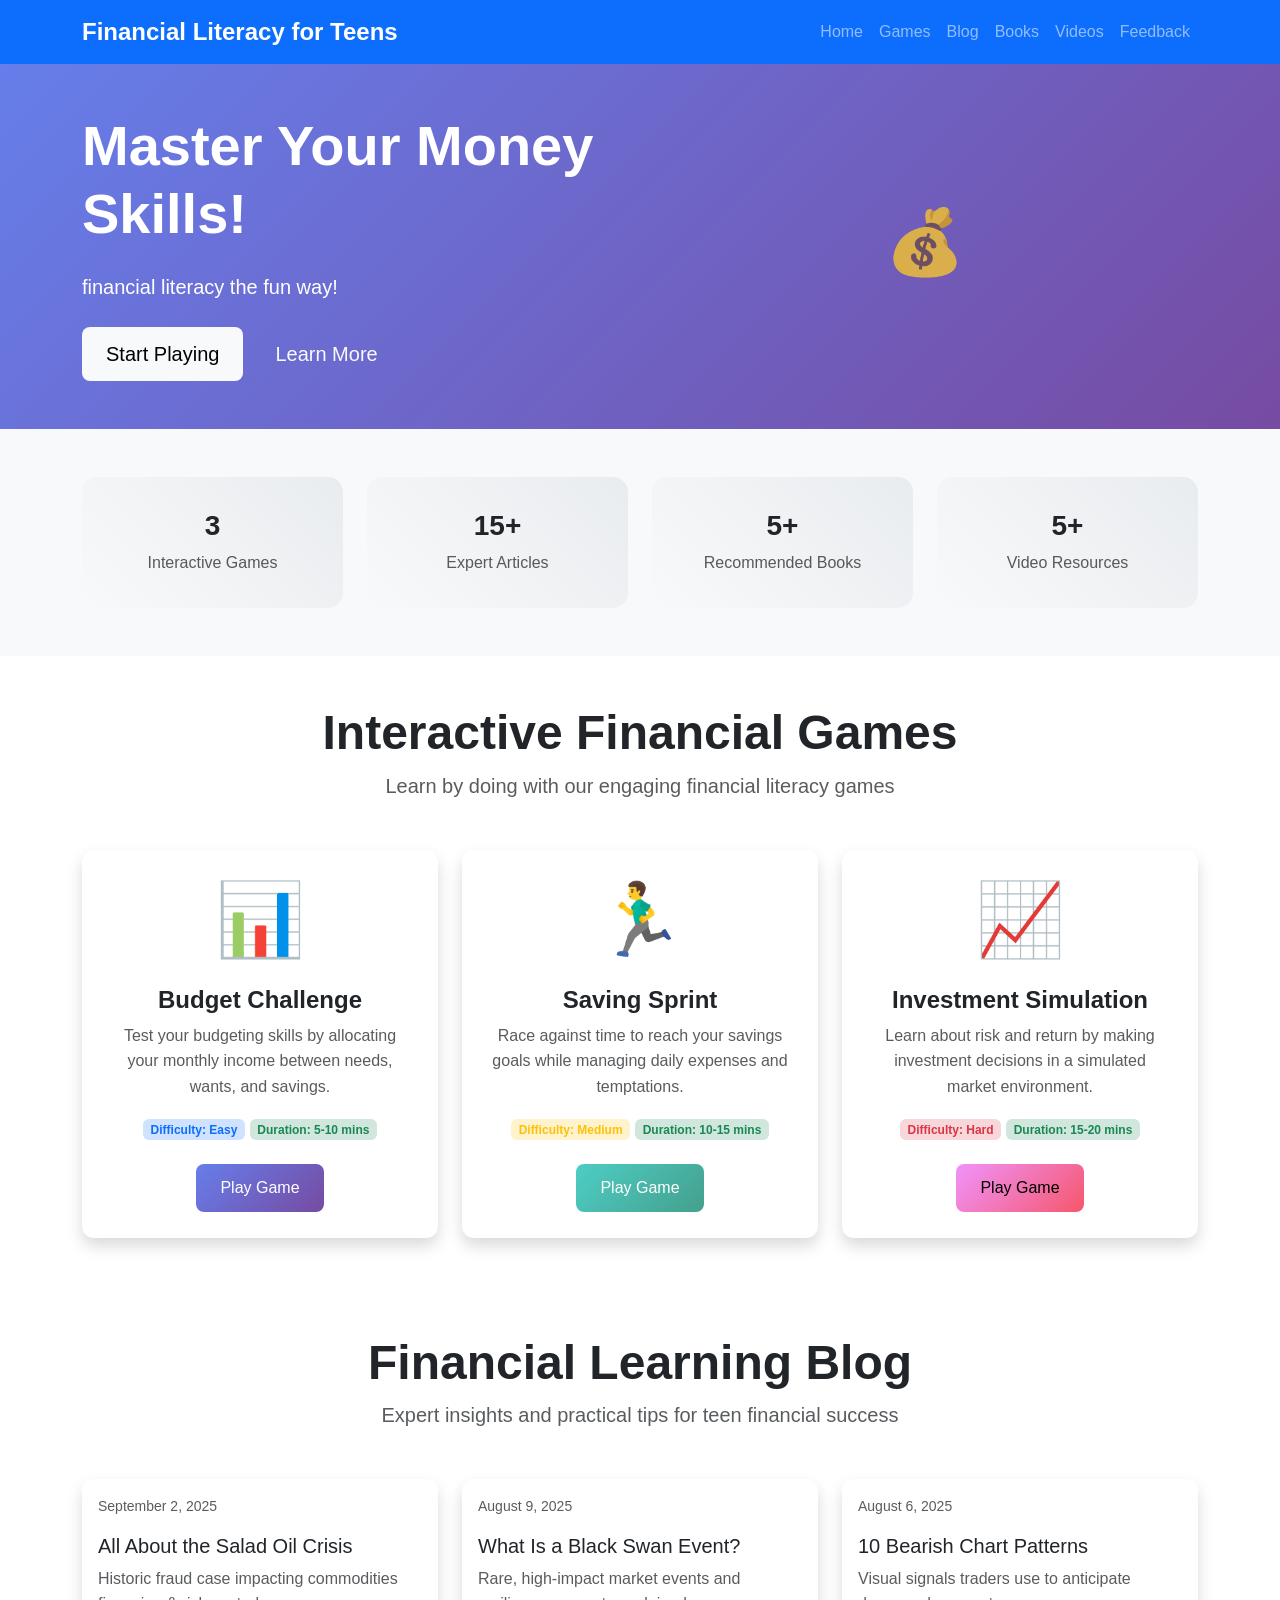
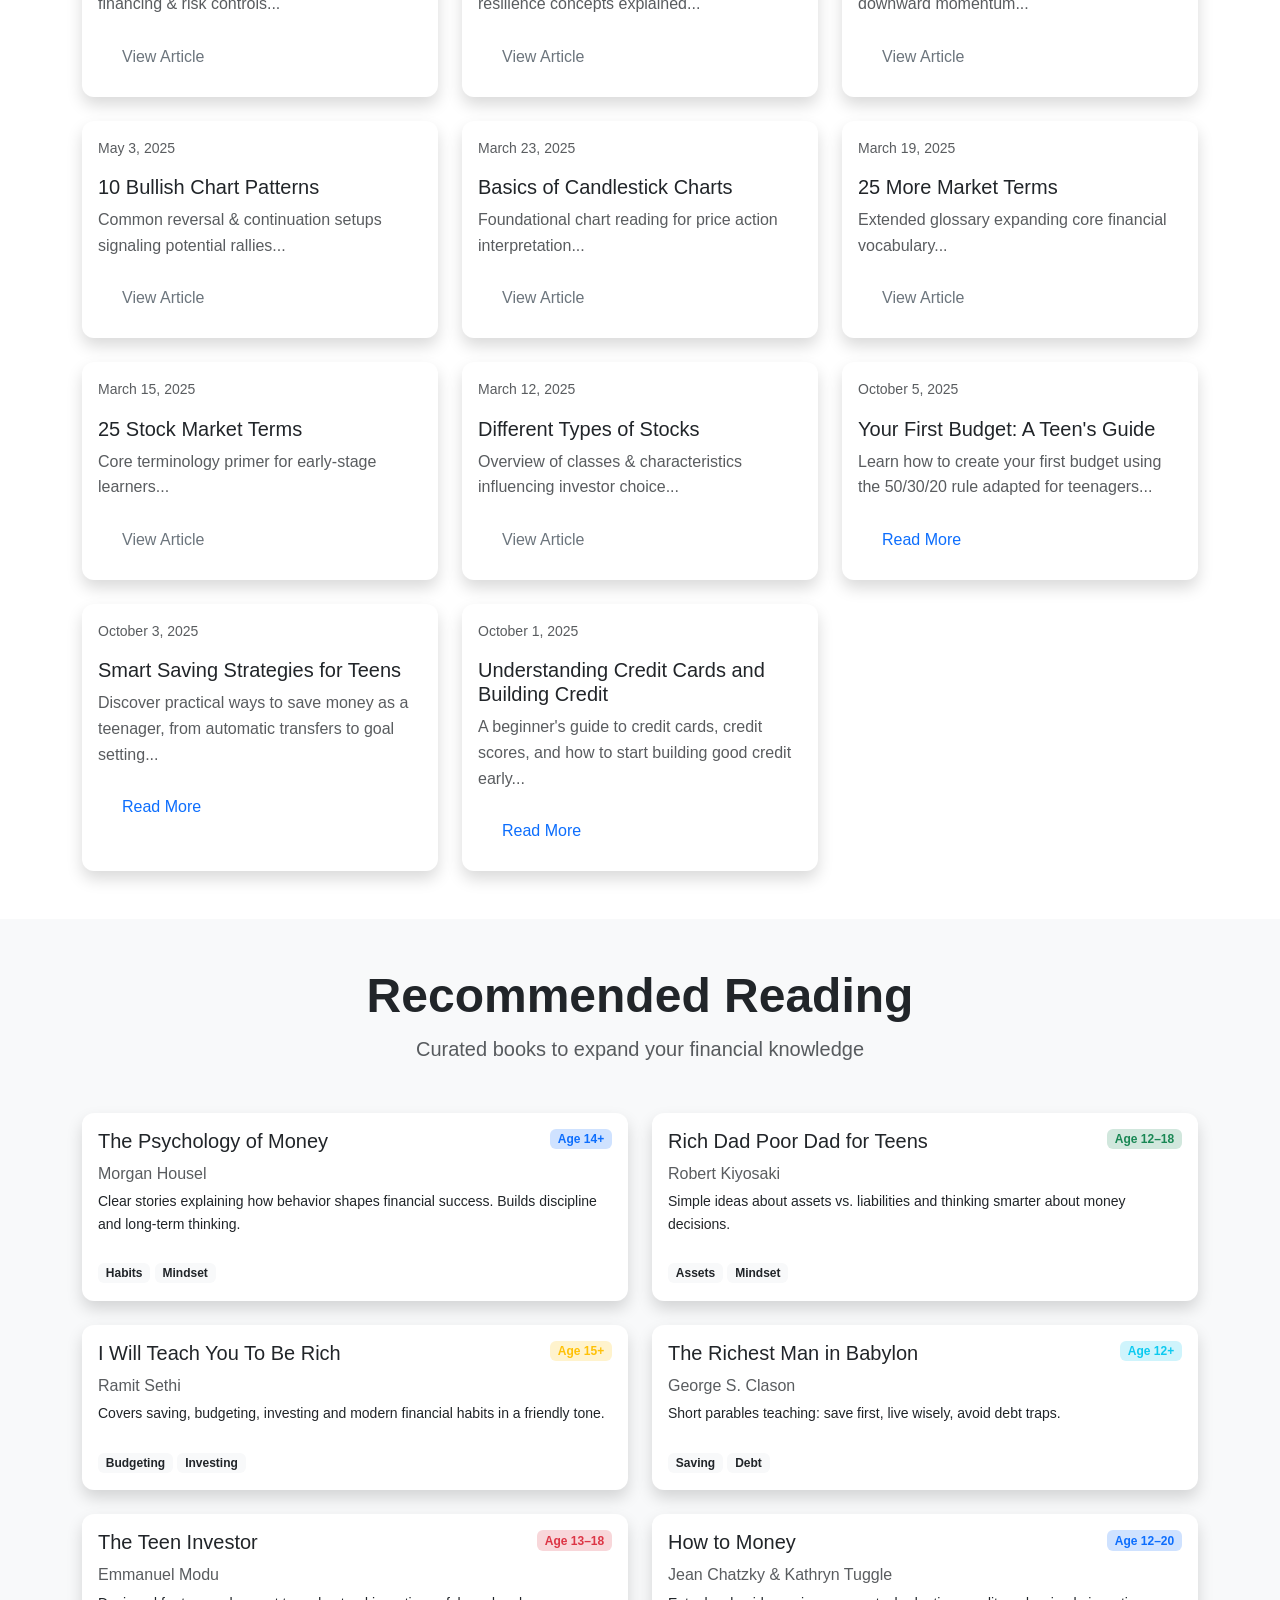
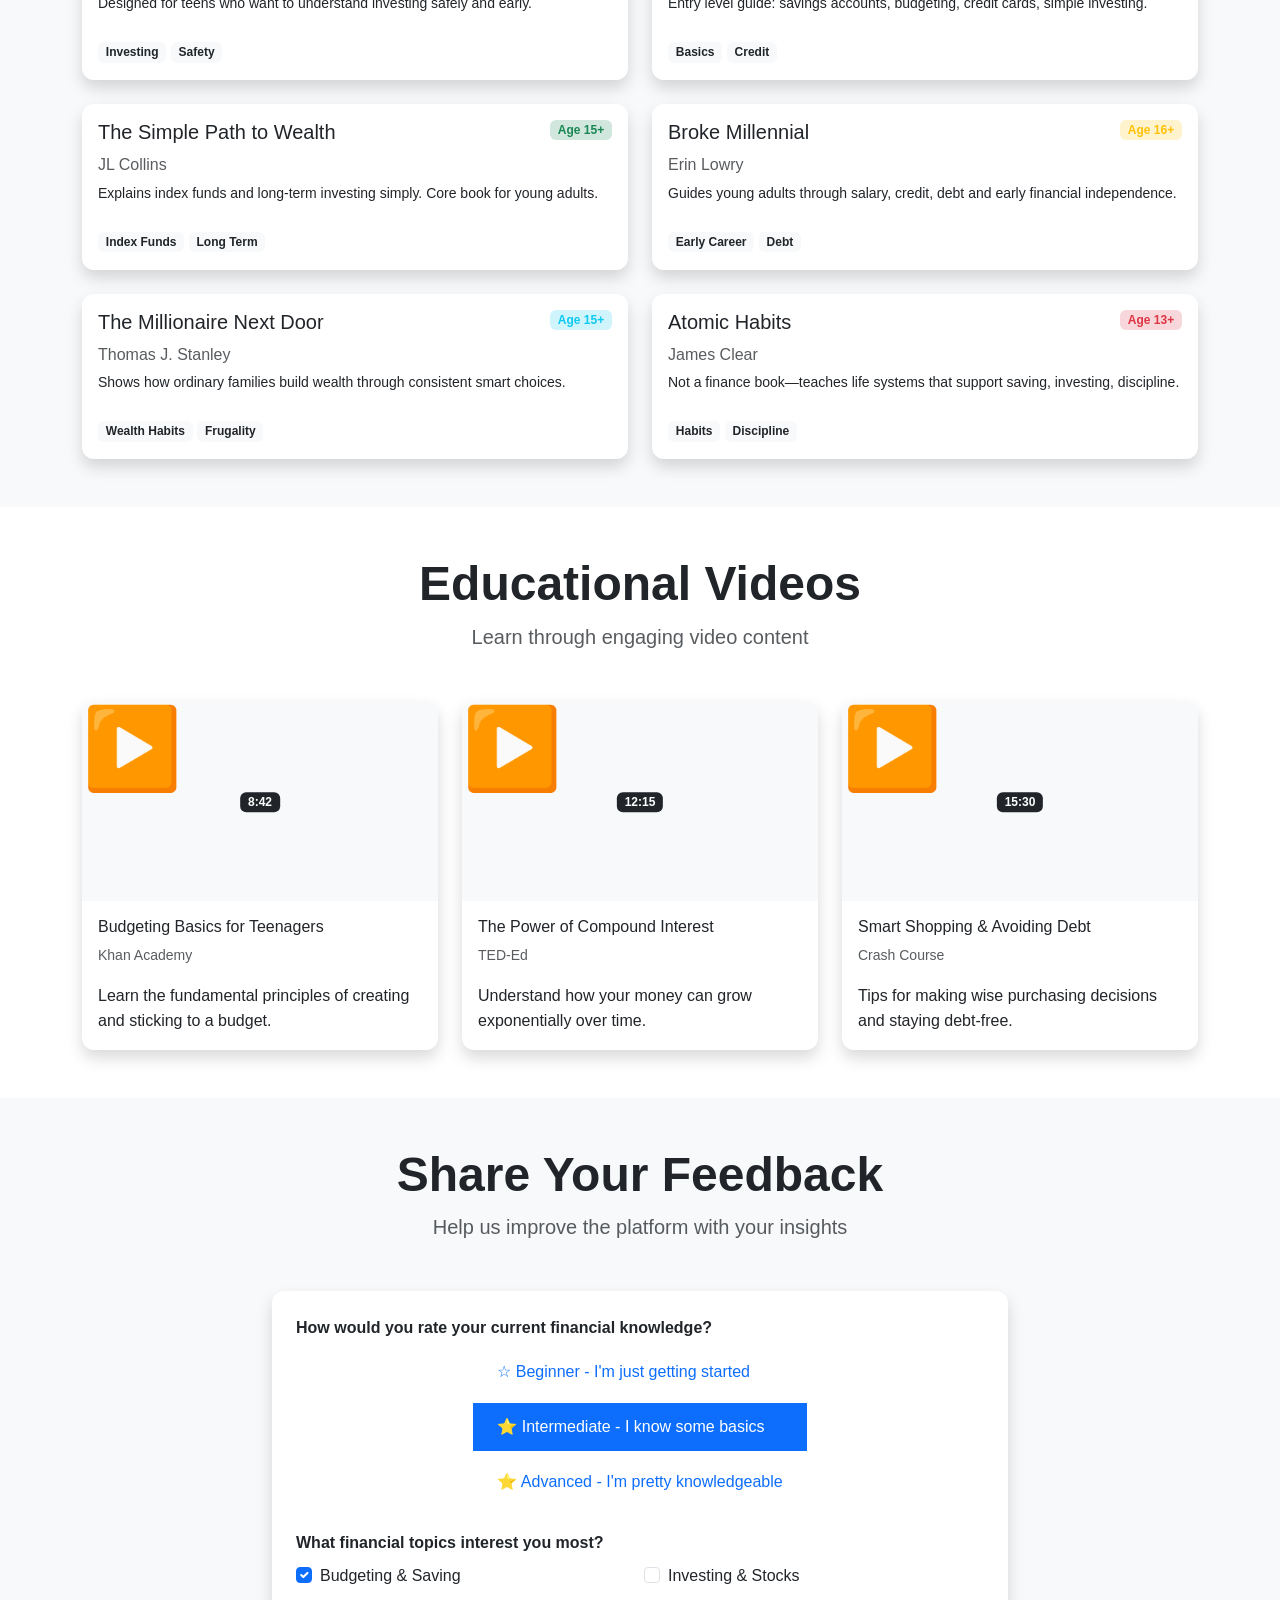
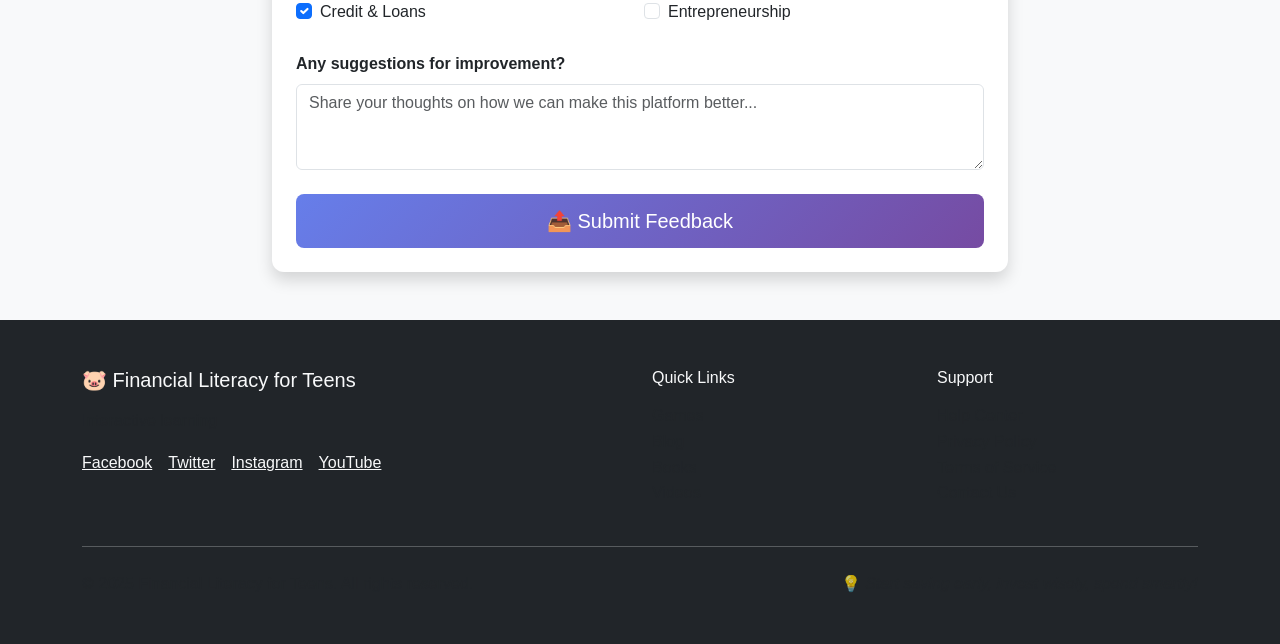
==== prototype.html @ 030a6f65 "second version with all fixes" ====
<!DOCTYPE html>
<html lang="en">
<head>
    <meta charset="UTF-8">
    <meta name="viewport" content="width=device-width, initial-scale=1.0, user-scalable=yes, minimum-scale=1.0, maximum-scale=5.0">
    <meta name="mobile-web-app-capable" content="yes">
    <meta name="apple-mobile-web-app-capable" content="yes">
    <meta name="apple-mobile-web-app-status-bar-style" content="default">
    <meta name="theme-color" content="#0d6efd">
    <title>Financial Literacy for Teens - Prototype</title>
    
    <!-- Bootstrap 5 CSS -->
    <link href="https://cdn.jsdelivr.net/npm/bootstrap@5.3.0/dist/css/bootstrap.min.css" rel="stylesheet">
    
    <style>
/* FinLit - Custom Styles */

/* Root variables for consistent theming */
:root {
    --primary-color: #0d6efd;
    --success-color: #198754;
    --warning-color: #ffc107;
    --danger-color: #dc3545;
    --light-color: #f8f9fa;
    --dark-color: #212529;
    
    --gradient-primary: linear-gradient(135deg, #667eea 0%, #764ba2 100%);
    --gradient-success: linear-gradient(135deg, #4ecdc4 0%, #44a08d 100%);
    --gradient-warning: linear-gradient(135deg, #f093fb 0%, #f5576c 100%);
}

/* Body and Base Styles */
body {
    font-family: 'Segoe UI', Tahoma, Geneva, Verdana, sans-serif;
    line-height: 1.6;
    color: var(--dark-color);
    background-color: #fff;
}

.flex-grow-1 {
    flex: 1 0 auto;
}

/* Navigation Enhancements */
.navbar-brand {
    font-size: 1.5rem;
    font-weight: 700;
}

.navbar-nav .nav-link {
    font-weight: 500;
    transition: color 0.3s ease;
}

.navbar-nav .nav-link:hover {
    color: #fff !important;
    transform: translateY(-1px);
}

/* Hero Section Styles */
.bg-gradient-primary {
    background: var(--gradient-primary);
}

/* Removed hero icon animation */

/* Card Enhancements */
.card {
    border: none;
    transition: all 0.3s ease;
    border-radius: 12px;
    overflow: hidden;
}

.card:hover {
    transform: translateY(-5px);
    box-shadow: 0 10px 25px rgba(0,0,0,0.1) !important;
}

.card-header {
    font-weight: 600;
    border-bottom: none;
    padding: 1.5rem;
}

/* Game Card Specific Styles */
.game-card {
    transition: all 0.3s ease;
    border: 2px solid transparent;
}

.game-card:hover {
    border-color: var(--primary-color);
    transform: translateY(-8px);
    box-shadow: 0 15px 30px rgba(0,0,0,0.15) !important;
}

.game-icon i {
    transition: transform 0.3s ease;
}

.game-card:hover .game-icon i {
    transform: scale(1.1);
}

/* Button Enhancements */
.btn {
    border-radius: 8px;
    font-weight: 500;
    transition: all 0.3s ease;
    border: none;
    padding: 0.75rem 1.5rem;
}

.btn:hover {
    transform: translateY(-2px);
    box-shadow: 0 5px 15px rgba(0,0,0,0.2);
}

.btn-primary {
    background: var(--gradient-primary);
}

.btn-success {
    background: var(--gradient-success);
}

.btn-warning {
    background: var(--gradient-warning);
}

/* Stats and Progress */
.stat-card {
    background: linear-gradient(45deg, #f8f9fa, #e9ecef);
    border-radius: 15px;
    padding: 2rem;
    text-align: center;
    transition: transform 0.3s ease;
}

.stat-card:hover {
    transform: scale(1.05);
}

.progress {
    height: 8px;
    border-radius: 4px;
    background: #e9ecef;
}

.progress-bar {
    border-radius: 4px;
    transition: width 0.6s ease;
}

/* Enhanced Mobile Optimization */
@media (max-width: 768px) {
    /* Typography improvements for mobile */
    .hero-icon i {
        font-size: 4rem;
    }
    
    .display-4 { font-size: 2.5rem; }
    .display-5 { font-size: 2rem; }
    .display-6 { font-size: 1.75rem; }
    
    h1 { font-size: 2rem; }
    h2 { font-size: 1.75rem; }
    h3 { font-size: 1.5rem; }
    
    /* Navigation improvements */
    .navbar-brand {
        font-size: 1.25rem;
    }
    
    .navbar-nav {
        text-align: center;
        padding: 1rem 0;
    }
    
    .navbar-nav .nav-link {
        padding: 0.75rem 1rem;
        font-size: 1.1rem;
    }
    
    /* Card and layout improvements */
    .card {
        margin-bottom: 1.5rem;
    }
    
    .card-body {
        padding: 1.25rem;
    }
    
    /* Button improvements */
    .btn {
        min-height: 44px; /* Touch-friendly size */
        font-size: 1rem;
        padding: 0.75rem 1.25rem;
    }
    
    .btn-group .btn {
        margin-bottom: 0.5rem;
        display: block;
        width: 100%;
    }
    
    /* Game-specific mobile improvements */
    .game-card {
        margin-bottom: 1.5rem;
    }
    
    .stat-card {
        padding: 1.25rem;
        margin-bottom: 1rem;
        text-align: center;
    }
    
    /* Form improvements for mobile */
    .form-control, .form-select {
        font-size: 16px; /* Prevents zoom on iOS */
        min-height: 44px;
        padding: 0.75rem;
    }
}

@media (max-width: 576px) {
    /* Extra small devices optimization */
    .container {
        padding-left: 0.75rem;
        padding-right: 0.75rem;
    }
    
    .hero-section {
        padding: 2rem 0;
    }
    
    .hero-icon i {
        font-size: 3rem;
    }
    
    .display-4 { font-size: 1.75rem; }
    .display-5 { font-size: 1.5rem; }
    .display-6 { font-size: 1.25rem; }
    
    /* Navigation for small screens */
    .navbar-brand {
        font-size: 1.1rem;
    }
    
    /* Card improvements */
    .card-body {
        padding: 1rem;
    }
    
    .card-header {
        padding: 0.75rem 1rem;
    }
    
    /* Button improvements */
    .btn-lg {
        padding: 0.75rem 1.5rem;
        font-size: 1rem;
    }
}

/* Touch-specific enhancements */
@media (pointer: coarse) {
    /* Larger touch targets */
    .btn, .form-control, .list-group-item-action {
        min-height: 48px;
    }
    
    /* Better spacing for touch navigation */
    .navbar-nav .nav-link {
        padding: 1rem;
    }
}

/* Prevent zoom on form inputs (iOS Safari) */
@media screen and (-webkit-min-device-pixel-ratio: 0) {
    select, textarea, input[type="text"], input[type="password"], 
    input[type="datetime"], input[type="datetime-local"], 
    input[type="date"], input[type="month"], input[type="time"], 
    input[type="week"], input[type="number"], input[type="email"], 
    input[type="url"], input[type="search"], input[type="tel"], 
    input[type="color"] {
        font-size: 16px !important;
    }
}
    </style>
</head>
<body>
    <!-- Navigation -->
    <nav class="navbar navbar-expand-lg navbar-dark bg-primary">
        <div class="container">
            <a class="navbar-brand fw-bold" href="#home">
                <span class="d-none d-sm-inline">Financial Literacy for Teens</span>
                <span class="d-inline d-sm-none">FinLit</span>
            </a>
            
            <button class="navbar-toggler" type="button" data-bs-toggle="collapse" data-bs-target="#navbarNav">
                <span class="navbar-toggler-icon"></span>
            </button>
            
            <div class="collapse navbar-collapse" id="navbarNav">
                <ul class="navbar-nav ms-auto">
                    <li class="nav-item">
                        <a class="nav-link" href="#home">
                            Home
                        </a>
                    </li>
                    <li class="nav-item">
                        <a class="nav-link" href="#games">
                            Games
                        </a>
                    </li>
                    <li class="nav-item">
                        <a class="nav-link" href="#blog">
                            Blog
                        </a>
                    </li>
                    <li class="nav-item">
                        <a class="nav-link" href="#books">
                            Books
                        </a>
                    </li>
                    <li class="nav-item">
                        <a class="nav-link" href="#videos">
                            Videos
                        </a>
                    </li>
                    <li class="nav-item">
                        <a class="nav-link" href="#survey">
                            Feedback
                        </a>
                    </li>
                </ul>
            </div>
        </div>
    </nav>

    <!-- Main Content -->
    <main class="flex-grow-1">
        <!-- Hero Section -->
        <section id="home" class="hero-section bg-gradient-primary text-white py-5">
            <div class="container">
                <div class="row align-items-center">
                    <div class="col-lg-6">
                        <h1 class="display-4 fw-bold mb-4">Master Your Money Skills!</h1>
                        <p class="lead mb-4">
                            financial literacy the fun way!
                        </p>
                        <div class="d-grid gap-2 d-md-flex justify-content-md-start">
                            <a href="#games" class="btn btn-light btn-lg px-4">
                                Start Playing
                            </a>
                            <a href="#blog" class="btn btn-outline-light btn-lg px-4">
                                Learn More
                            </a>
                        </div>
                    </div>
                    <div class="col-lg-6 text-center">
                        <div class="hero-content">
                            <h2 class="display-3 text-white opacity-75">💰</h2>
                        </div>
                    </div>
                </div>
            </div>
        </section>

        <!-- Stats Section -->
        <section class="py-5 bg-light">
            <div class="container">
                <div class="row g-4">
                    <div class="col-md-3 col-sm-6">
                        <div class="stat-card">
                            <h3 class="fw-bold">3</h3>
                            <p class="text-muted mb-0">Interactive Games</p>
                        </div>
                    </div>
                    <div class="col-md-3 col-sm-6">
                        <div class="stat-card">
                            <h3 class="fw-bold">15+</h3>
                            <p class="text-muted mb-0">Expert Articles</p>
                        </div>
                    </div>
                    <div class="col-md-3 col-sm-6">
                        <div class="stat-card">
                            <h3 class="fw-bold">5+</h3>
                            <p class="text-muted mb-0">Recommended Books</p>
                        </div>
                    </div>
                    <div class="col-md-3 col-sm-6">
                        <div class="stat-card">
                            <h3 class="fw-bold">5+</h3>
                            <p class="text-muted mb-0">Video Resources</p>
                        </div>
                    </div>
                </div>
            </div>
        </section>

        <!-- Games Section -->
        <section id="games" class="py-5">
            <div class="container">
                <div class="text-center mb-5">
                    <h2 class="display-5 fw-bold">Interactive Financial Games</h2>
                    <p class="lead text-muted">Learn by doing with our engaging financial literacy games</p>
                </div>
                
                <div class="row g-4">
                    <!-- Budget Challenge Game -->
                    <div class="col-lg-4 col-md-6">
                        <div class="card game-card h-100 shadow">
                            <div class="card-body text-center p-4">
                                <div class="game-icon mb-4">
                                    <div class="display-2">📊</div>
                                </div>
                                <h4 class="card-title fw-bold">Budget Challenge</h4>
                                <p class="card-text text-muted">
                                    Test your budgeting skills by allocating your monthly income between needs, wants, and savings.
                                </p>
                                <div class="mb-3">
                                    <div class="badge bg-primary-subtle text-primary mb-2">Difficulty: Easy</div>
                                    <div class="badge bg-success-subtle text-success">Duration: 5-10 mins</div>
                                </div>
                                <a href="#budget-game-page" class="btn btn-primary">
                                    Play Game
                                </a>
                            </div>
                        </div>
                    </div>

                    <!-- Saving Sprint Game -->
                    <div class="col-lg-4 col-md-6">
                        <div class="card game-card h-100 shadow">
                            <div class="card-body text-center p-4">
                                <div class="game-icon mb-4">
                                    <div class="display-2">🏃‍♂️</div>
                                </div>
                                <h4 class="card-title fw-bold">Saving Sprint</h4>
                                <p class="card-text text-muted">
                                    Race against time to reach your savings goals while managing daily expenses and temptations.
                                </p>
                                <div class="mb-3">
                                    <div class="badge bg-warning-subtle text-warning mb-2">Difficulty: Medium</div>
                                    <div class="badge bg-success-subtle text-success">Duration: 10-15 mins</div>
                                </div>
                                <a href="#saving-game-page" class="btn btn-success">
                                    Play Game
                                </a>
                            </div>
                        </div>
                    </div>

                    <!-- Investment Simulation Game -->
                    <div class="col-lg-4 col-md-6">
                        <div class="card game-card h-100 shadow">
                            <div class="card-body text-center p-4">
                                <div class="game-icon mb-4">
                                    <div class="display-2">📈</div>
                                </div>
                                <h4 class="card-title fw-bold">Investment Simulation</h4>
                                <p class="card-text text-muted">
                                    Learn about risk and return by making investment decisions in a simulated market environment.
                                </p>
                                <div class="mb-3">
                                    <div class="badge bg-danger-subtle text-danger mb-2">Difficulty: Hard</div>
                                    <div class="badge bg-success-subtle text-success">Duration: 15-20 mins</div>
                                </div>
                                <a href="#investment-game-page" class="btn btn-warning">
                                    Play Game
                                </a>
                            </div>
                        </div>
                    </div>
                </div>
            </div>
        </section>

        <!-- Budget Challenge Game Page -->
        <section id="budget-game-page" class="py-5 bg-light d-none">
            <div class="container">
                <div class="row justify-content-center">
                    <div class="col-lg-10">
                        <!-- Game Header -->
                        <div class="d-flex align-items-center mb-4">
                            <button onclick="showSection('games')" class="btn btn-outline-primary me-3">
                                ← Back to Games
                            </button>
                            <div>
                                <h1 class="display-6 mb-0">
                                    Budget Challenge
                                </h1>
                                <p class="text-muted mb-0">Master the art of balanced spending and saving</p>
                            </div>
                        </div>

                        <div class="row g-4">
                            <!-- Game Interface -->
                            <div class="col-lg-8">
                                <div class="card shadow">
                                    <div class="card-header bg-primary text-white">
                                        <h4 class="mb-0">Your Monthly Financial Challenge</h4>
                                    </div>
                                    <div class="card-body">
                                        <div class="alert alert-info">
                                            <h5>Your Situation</h5>
                                            <p class="mb-2">You're 16 years old with a part-time job. Monthly income: <strong class="text-primary">$900</strong></p>
                                        </div>

                                        <h5 class="mb-3">Allocate Your Money:</h5>
                                        
                                        <div class="row g-3 mb-4">
                                            <div class="col-md-6">
                                                <label class="form-label fw-semibold">Phone Bill</label>
                                                <input type="range" class="form-range" min="30" max="100" value="50" oninput="updateBudget()">
                                                <div class="d-flex justify-content-between">
                                                    <small class="text-muted">$30</small>
                                                    <span id="phone-amount" class="fw-bold text-primary">$50</span>
                                                    <small class="text-muted">$100</small>
                                                </div>
                                            </div>
                                            <div class="col-md-6">
                                                <label class="form-label fw-semibold">Entertainment</label>
                                                <input type="range" class="form-range" min="0" max="200" value="100" oninput="updateBudget()">
                                                <div class="d-flex justify-content-between">
                                                    <small class="text-muted">$0</small>
                                                    <span id="entertainment-amount" class="fw-bold text-primary">$100</span>
                                                    <small class="text-muted">$200</small>
                                                </div>
                                            </div>
                                            <div class="col-md-6">
                                                <label class="form-label fw-semibold">Savings Goal</label>
                                                <input type="range" class="form-range" min="0" max="400" value="200" oninput="updateBudget()">
                                                <div class="d-flex justify-content-between">
                                                    <small class="text-muted">$0</small>
                                                    <span id="savings-amount" class="fw-bold text-success">$200</span>
                                                    <small class="text-muted">$400</small>
                                                </div>
                                            </div>
                                            <div class="col-md-6">
                                                <label class="form-label fw-semibold">Emergency Fund</label>
                                                <input type="range" class="form-range" min="0" max="300" value="100" oninput="updateBudget()">
                                                <div class="d-flex justify-content-between">
                                                    <small class="text-muted">$0</small>
                                                    <span id="emergency-amount" class="fw-bold text-warning">$100</span>
                                                    <small class="text-muted">$300</small>
                                                </div>
                                            </div>
                                        </div>

                                        <div class="row">
                                            <div class="col-md-6">
                                                <div class="card bg-light">
                                                    <div class="card-body text-center">
                                                        <h5>Budget Summary</h5>
                                                        <div class="mb-2">
                                                            <span class="text-muted">Remaining:</span>
                                                            <span id="remaining-amount" class="fs-4 fw-bold text-primary">$450</span>
                                                        </div>
                                                        <div class="progress mb-2" style="height: 20px;">
                                                            <div id="budget-progress" class="progress-bar bg-success" style="width: 50%"></div>
                                                        </div>
                                                        <small class="text-muted">Budget Utilization</small>
                                                    </div>
                                                </div>
                                            </div>
                                            <div class="col-md-6">
                                                <div class="card bg-light">
                                                    <div class="card-body text-center">
                                                        <h5>Financial Health Score</h5>
                                                        <div id="score-display" class="fs-1 fw-bold text-success">85</div>
                                                        <small id="score-feedback" class="text-success">Great job! You're saving well!</small>
                                                    </div>
                                                </div>
                                            </div>
                                        </div>
                                    </div>
                                </div>
                            </div>

                            <!-- Game Info Sidebar -->
                            <div class="col-lg-4">
                                <div class="card shadow mb-4">
                                    <div class="card-header">
                                        <h5 class="mb-0">Game Info</h5>
                                    </div>
                                    <div class="card-body">
                                        <p><strong>Difficulty:</strong> <span class="badge bg-primary">Easy</span></p>
                                        <p><strong>Duration:</strong> 5-10 minutes</p>
                                        <p><strong>Skills:</strong> Budgeting, Planning, Decision Making</p>
                                        <hr>
                                        <h6>Learning Objectives:</h6>
                                        <ul class="small">
                                            <li>Understand needs vs. wants</li>
                                            <li>Practice budget allocation</li>
                                            <li>Learn about emergency funds</li>
                                            <li>Build saving habits</li>
                                        </ul>
                                    </div>
                                </div>

                                <div class="card shadow">
                                    <div class="card-header">
                                        <h5 class="mb-0">Your Progress</h5>
                                    </div>
                                    <div class="card-body">
                                        <div class="mb-3">
                                            <div class="d-flex justify-content-between">
                                                <small>Games Completed</small>
                                                <small>0/3</small>
                                            </div>
                                            <div class="progress">
                                                <div class="progress-bar" style="width: 0%"></div>
                                            </div>
                                        </div>
                                        <div class="mb-3">
                                            <div class="d-flex justify-content-between">
                                                <small>Best Score</small>
                                                <small class="fw-bold text-primary">--</small>
                                            </div>
                                        </div>
                                        <div class="d-grid">
                                            <button class="btn btn-outline-primary btn-sm">View All Scores</button>
                                        </div>
                                    </div>
                                </div>
                            </div>
                        </div>
                    </div>
                </div>
            </div>
        </section>

        <!-- Saving Sprint Game Page -->
        <section id="saving-game-page" class="py-5 bg-light d-none">
            <div class="container">
                <div class="row justify-content-center">
                    <div class="col-lg-10">
                        <!-- Game Header -->
                        <div class="d-flex align-items-center mb-4">
                            <button onclick="showSection('games')" class="btn btn-outline-success me-3">
                                ← Back to Games
                            </button>
                            <div>
                                <h1 class="display-6 mb-0">
                                    Saving Sprint
                                </h1>
                                <p class="text-muted mb-0">Race against time to reach your financial goals</p>
                            </div>
                        </div>

                        <div class="row g-4">
                            <!-- Game Interface -->
                            <div class="col-lg-8">
                                <div class="card shadow">
                                    <div class="card-header bg-success text-white">
                                        <h4 class="mb-0">6-Month Savings Challenge</h4>
                                    </div>
                                    <div class="card-body">
                                        <div class="alert alert-success">
                                            <h5>Your Goal</h5>
                                            <p class="mb-2">Save <strong>$1,200</strong> in 6 months for a new laptop while managing your expenses!</p>
                                        </div>

                                        <div class="row g-4 mb-4">
                                            <div class="col-md-4">
                                                <div class="card bg-light text-center">
                                                    <div class="card-body">
                                                        <h6 class="mt-2">Month 3</h6>
                                                        <p class="text-muted mb-0">of 6</p>
                                                    </div>
                                                </div>
                                            </div>
                                            <div class="col-md-4">
                                                <div class="card bg-light text-center">
                                                    <div class="card-body">
                                                        <h6 class="mt-2">$650</h6>
                                                        <p class="text-muted mb-0">Saved so far</p>
                                                    </div>
                                                </div>
                                            </div>
                                            <div class="col-md-4">
                                                <div class="card bg-light text-center">
                                                    <div class="card-body">
                                                        <h6 class="mt-2">$550</h6>
                                                        <p class="text-muted mb-0">Still needed</p>
                                                    </div>
                                                </div>
                                            </div>
                                        </div>

                                        <div class="progress mb-4" style="height: 25px;">
                                            <div class="progress-bar bg-success" style="width: 54%">
                                                54% Complete
                                            </div>
                                        </div>

                                        <h6 class="mb-3">This Month's Challenge:</h6>
                                        <div class="list-group">
                                            <div class="list-group-item d-flex justify-content-between align-items-center">
                                                <div>
                                                    ✓ Skip coffee shop visits (3 times this week)
                                                </div>
                                                <span class="badge bg-success">+$15</span>
                                            </div>
                                            <div class="list-group-item d-flex justify-content-between align-items-center">
                                                <div>
                                                    ○ Find a side gig for extra income
                                                </div>
                                                <span class="badge bg-warning">+$100</span>
                                            </div>
                                            <div class="list-group-item d-flex justify-content-between align-items-center">
                                                <div>
                                                    ○ Sell items you don't need
                                                </div>
                                                <span class="badge bg-info">+$75</span>
                                            </div>
                                        </div>
                                    </div>
                                </div>
                            </div>

                            <!-- Game Info Sidebar -->
                            <div class="col-lg-4">
                                <div class="card shadow mb-4">
                                    <div class="card-header">
                                        <h5 class="mb-0">ℹ️ Game Info</h5>
                                    </div>
                                    <div class="card-body">
                                        <p><strong>Difficulty:</strong> <span class="badge bg-warning">Medium</span></p>
                                        <p><strong>Duration:</strong> 10-15 minutes</p>
                                        <p><strong>Skills:</strong> Goal Setting, Time Management, Discipline</p>
                                        <hr>
                                        <h6>Learning Objectives:</h6>
                                        <ul class="small">
                                            <li>Set realistic savings goals</li>
                                            <li>Track progress over time</li>
                                            <li>Find creative ways to save</li>
                                            <li>Build consistency habits</li>
                                        </ul>
                                    </div>
                                </div>
                            </div>
                        </div>
                    </div>
                </div>
            </div>
        </section>

        <!-- Investment Simulation Game Page -->
        <section id="investment-game-page" class="py-5 bg-light d-none">
            <div class="container">
                <div class="row justify-content-center">
                    <div class="col-lg-10">
                        <!-- Game Header -->
                        <div class="d-flex align-items-center mb-4">
                            <button onclick="showSection('games')" class="btn btn-outline-warning me-3">
                                ← Back to Games
                            </button>
                            <div>
                                <h1 class="display-6 mb-0">
                                    Investment Simulation
                                </h1>
                                <p class="text-muted mb-0">Learn risk vs. reward in the stock market</p>
                            </div>
                        </div>

                        <div class="row g-4">
                            <!-- Game Interface -->
                            <div class="col-lg-8">
                                <div class="card shadow">
                                    <div class="card-header bg-warning text-dark">
                                        <h4 class="mb-0">Your Investment Portfolio</h4>
                                    </div>
                                    <div class="card-body">
                                        <div class="alert alert-warning">
                                            <h5>Market Scenario</h5>
                                            <p class="mb-2">You have <strong>$1,000</strong> to invest. Choose your strategy wisely - markets can be unpredictable!</p>
                                        </div>

                                        <div class="row g-3 mb-4">
                                            <div class="col-md-4">
                                                <div class="card border-primary">
                                                    <div class="card-body text-center">
                                                        <h6 class="mt-2">Safe Bonds</h6>
                                                        <p class="text-muted small">Low risk, steady returns</p>
                                                        <div class="fw-bold text-primary">3-5% annually</div>
                                                        <button class="btn btn-outline-primary btn-sm mt-2">Invest $200</button>
                                                    </div>
                                                </div>
                                            </div>
                                            <div class="col-md-4">
                                                <div class="card border-warning">
                                                    <div class="card-body text-center">
                                                        <h6 class="mt-2">Index Funds</h6>
                                                        <p class="text-muted small">Moderate risk, balanced returns</p>
                                                        <div class="fw-bold text-warning">7-10% annually</div>
                                                        <button class="btn btn-outline-warning btn-sm mt-2">Invest $500</button>
                                                    </div>
                                                </div>
                                            </div>
                                            <div class="col-md-4">
                                                <div class="card border-danger">
                                                    <div class="card-body text-center">
                                                        <h6 class="mt-2">Growth Stocks</h6>
                                                        <p class="text-muted small">High risk, high potential</p>
                                                        <div class="fw-bold text-danger">-5% to +25%</div>
                                                        <button class="btn btn-outline-danger btn-sm mt-2">Invest $300</button>
                                                    </div>
                                                </div>
                                            </div>
                                        </div>

                                        <div class="card bg-light">
                                            <div class="card-body">
                                                <h6>Portfolio Performance (Year 1)</h6>
                                                <div class="row text-center">
                                                    <div class="col-3">
                                                        <div class="fw-bold text-success fs-4">$1,087</div>
                                                        <small class="text-muted">Current Value</small>
                                                    </div>
                                                    <div class="col-3">
                                                        <div class="fw-bold text-success fs-4">+$87</div>
                                                        <small class="text-muted">Total Gain</small>
                                                    </div>
                                                    <div class="col-3">
                                                        <div class="fw-bold text-success fs-4">+8.7%</div>
                                                        <small class="text-muted">Return Rate</small>
                                                    </div>
                                                    <div class="col-3">
                                                        <div class="fw-bold text-primary fs-4">A-</div>
                                                        <small class="text-muted">Grade</small>
                                                    </div>
                                                </div>
                                            </div>
                                        </div>
                                    </div>
                                </div>
                            </div>

                            <!-- Game Info Sidebar -->
                            <div class="col-lg-4">
                                <div class="card shadow mb-4">
                                    <div class="card-header">
                                        <h5 class="mb-0">ℹ️ Game Info</h5>
                                    </div>
                                    <div class="card-body">
                                        <p><strong>Difficulty:</strong> <span class="badge bg-danger">Hard</span></p>
                                        <p><strong>Duration:</strong> 15-20 minutes</p>
                                        <p><strong>Skills:</strong> Risk Assessment, Portfolio Management, Market Analysis</p>
                                        <hr>
                                        <h6>Learning Objectives:</h6>
                                        <ul class="small">
                                            <li>Understand risk vs. return</li>
                                            <li>Learn portfolio diversification</li>
                                            <li>Experience market volatility</li>
                                            <li>Practice investment strategies</li>
                                        </ul>
                                    </div>
                                </div>
                            </div>
                        </div>
                    </div>
                </div>
            </div>
        </section>

        <!-- Blog Section -->
        <section id="blog" class="py-5">
            <div class="container">
                <div class="text-center mb-5">
                    <h2 class="display-5 fw-bold">Financial Learning Blog</h2>
                    <p class="lead text-muted">Expert insights and practical tips for teen financial success</p>
                </div>
                
                <div class="row g-4">
                    <!-- Additional Integrated Articles (previously external) -->
                    <div class="col-lg-4 col-md-6">
                        <div class="card h-100 shadow">
                            <div class="card-body">
                                <div class="d-flex align-items-center mb-3">
                                    <small class="text-muted">September 2, 2025</small>
                                </div>
                                <h5 class="card-title">All About the Salad Oil Crisis</h5>
                                <p class="card-text text-muted">Historic fraud case impacting commodities financing & risk controls...</p>
                                <a href="https://vihaantallamraju-businessandstocks.blogspot.com/2025/09/all-about-salad-oil-crisis.html" target="_blank" rel="noopener noreferrer" class="btn btn-outline-secondary">View Article</a>
                            </div>
                        </div>
                    </div>
                    <div class="col-lg-4 col-md-6">
                        <div class="card h-100 shadow">
                            <div class="card-body">
                                <div class="d-flex align-items-center mb-3">
                                    <small class="text-muted">August 9, 2025</small>
                                </div>
                                <h5 class="card-title">What Is a Black Swan Event?</h5>
                                <p class="card-text text-muted">Rare, high-impact market events and resilience concepts explained...</p>
                                <a href="https://vihaantallamraju-businessandstocks.blogspot.com/2025/08/what-is-black-swan-event.html" target="_blank" rel="noopener noreferrer" class="btn btn-outline-secondary">View Article</a>
                            </div>
                        </div>
                    </div>
                    <div class="col-lg-4 col-md-6">
                        <div class="card h-100 shadow">
                            <div class="card-body">
                                <div class="d-flex align-items-center mb-3">
                                    <small class="text-muted">August 6, 2025</small>
                                </div>
                                <h5 class="card-title">10 Bearish Chart Patterns</h5>
                                <p class="card-text text-muted">Visual signals traders use to anticipate downward momentum...</p>
                                <a href="https://vihaantallamraju-businessandstocks.blogspot.com/2025/08/10-most-common-bearish-patterns-in.html" target="_blank" rel="noopener noreferrer" class="btn btn-outline-secondary">View Article</a>
                            </div>
                        </div>
                    </div>
                    <div class="col-lg-4 col-md-6">
                        <div class="card h-100 shadow">
                            <div class="card-body">
                                <div class="d-flex align-items-center mb-3">
                                    <small class="text-muted">May 3, 2025</small>
                                </div>
                                <h5 class="card-title">10 Bullish Chart Patterns</h5>
                                <p class="card-text text-muted">Common reversal & continuation setups signaling potential rallies...</p>
                                <a href="https://vihaantallamraju-businessandstocks.blogspot.com/2025/05/10-most-common-bullish-patterns-in.html" target="_blank" rel="noopener noreferrer" class="btn btn-outline-secondary">View Article</a>
                            </div>
                        </div>
                    </div>
                    <div class="col-lg-4 col-md-6">
                        <div class="card h-100 shadow">
                            <div class="card-body">
                                <div class="d-flex align-items-center mb-3">
                                    <small class="text-muted">March 23, 2025</small>
                                </div>
                                <h5 class="card-title">Basics of Candlestick Charts</h5>
                                <p class="card-text text-muted">Foundational chart reading for price action interpretation...</p>
                                <a href="https://vihaantallamraju-businessandstocks.blogspot.com/2025/03/the-basics-of-candlestick-charts.html" target="_blank" rel="noopener noreferrer" class="btn btn-outline-secondary">View Article</a>
                            </div>
                        </div>
                    </div>
                    <div class="col-lg-4 col-md-6">
                        <div class="card h-100 shadow">
                            <div class="card-body">
                                <div class="d-flex align-items-center mb-3">
                                    <small class="text-muted">March 19, 2025</small>
                                </div>
                                <h5 class="card-title">25 More Market Terms</h5>
                                <p class="card-text text-muted">Extended glossary expanding core financial vocabulary...</p>
                                <a href="https://vihaantallamraju-businessandstocks.blogspot.com/2025/03/25-more-stock-market-key-terminologies.html" target="_blank" rel="noopener noreferrer" class="btn btn-outline-secondary">View Article</a>
                            </div>
                        </div>
                    </div>
                    <div class="col-lg-4 col-md-6">
                        <div class="card h-100 shadow">
                            <div class="card-body">
                                <div class="d-flex align-items-center mb-3">
                                    <small class="text-muted">March 15, 2025</small>
                                </div>
                                <h5 class="card-title">25 Stock Market Terms</h5>
                                <p class="card-text text-muted">Core terminology primer for early-stage learners...</p>
                                <a href="https://vihaantallamraju-businessandstocks.blogspot.com/2025/03/25-stock-market-key-terminologies.html" target="_blank" rel="noopener noreferrer" class="btn btn-outline-secondary">View Article</a>
                            </div>
                        </div>
                    </div>
                    <div class="col-lg-4 col-md-6">
                        <div class="card h-100 shadow">
                            <div class="card-body">
                                <div class="d-flex align-items-center mb-3">
                                    <small class="text-muted">March 12, 2025</small>
                                </div>
                                <h5 class="card-title">Different Types of Stocks</h5>
                                <p class="card-text text-muted">Overview of classes & characteristics influencing investor choice...</p>
                                <a href="https://vihaantallamraju-businessandstocks.blogspot.com/2025/03/the-different-types-of-stocks.html" target="_blank" rel="noopener noreferrer" class="btn btn-outline-secondary">View Article</a>
                            </div>
                        </div>
                    </div>
                    <!-- Original internal articles moved to bottom -->
                    <div class="col-lg-4 col-md-6">
                        <div class="card h-100 shadow">
                            <div class="card-body">
                                <div class="d-flex align-items-center mb-3">
                                    <small class="text-muted">October 5, 2025</small>
                                </div>
                                <h5 class="card-title">Your First Budget: A Teen's Guide</h5>
                                <p class="card-text text-muted">Learn how to create your first budget using the 50/30/20 rule adapted for teenagers...</p>
                                <a href="#blog-post-1" class="btn btn-outline-primary">Read More</a>
                            </div>
                        </div>
                    </div>
                    <div class="col-lg-4 col-md-6">
                        <div class="card h-100 shadow">
                            <div class="card-body">
                                <div class="d-flex align-items-center mb-3">
                                    <small class="text-muted">October 3, 2025</small>
                                </div>
                                <h5 class="card-title">Smart Saving Strategies for Teens</h5>
                                <p class="card-text text-muted">Discover practical ways to save money as a teenager, from automatic transfers to goal setting...</p>
                                <a href="#blog-post-2" class="btn btn-outline-primary">Read More</a>
                            </div>
                        </div>
                    </div>
                    <div class="col-lg-4 col-md-6">
                        <div class="card h-100 shadow">
                            <div class="card-body">
                                <div class="d-flex align-items-center mb-3">
                                    <small class="text-muted">October 1, 2025</small>
                                </div>
                                <h5 class="card-title">Understanding Credit Cards and Building Credit</h5>
                                <p class="card-text text-muted">A beginner's guide to credit cards, credit scores, and how to start building good credit early...</p>
                                <a href="#blog-post-3" class="btn btn-outline-primary">Read More</a>
                            </div>
                        </div>
                    </div>
                </div>
            </div>
        </section>

        <!-- Blog Post 1 -->
        <section id="blog-post-1" class="py-5 d-none">
            <div class="container">
                <div class="row justify-content-center">
                    <div class="col-lg-8">
                        <div class="mb-4">
                            <button onclick="showSection('blog')" class="btn btn-outline-primary">
                                ← Back to Blog
                            </button>
                        </div>
                        
                        <article class="card shadow">
                            <div class="card-body p-5">
                                <div class="mb-4">
                                    <div class="d-flex align-items-center text-muted mb-2">
                                        <small>October 5, 2025</small>
                                        <span class="mx-2">•</span>
                                        <small>5 min read</small>
                                        <span class="mx-2">•</span>
                                        <small>Budgeting</small>
                                    </div>
                                    <h1 class="display-6 fw-bold">Your First Budget: A Teen's Guide</h1>
                                    <p class="lead text-muted">Master the fundamentals of budgeting with the 50/30/20 rule adapted specifically for teenagers.</p>
                                </div>

                                <div class="content">
                                    <p>Creating your first budget might seem overwhelming, but it's one of the most important financial skills you'll ever learn. As a teenager, you have a unique opportunity to develop good money habits that will serve you for life.</p>

                                    <h3>The 50/30/20 Rule for Teens</h3>
                                    <p>The classic 50/30/20 budgeting rule can be adapted for teenage income:</p>
                                    
                                    <div class="row g-3 my-4">
                                        <div class="col-md-4">
                                            <div class="card bg-primary-subtle">
                                                <div class="card-body text-center">
                                                    <h5 class="mt-2">50% - Needs</h5>
                                                    <p class="small mb-0">Phone bill, transportation, school supplies</p>
                                                </div>
                                            </div>
                                        </div>
                                        <div class="col-md-4">
                                            <div class="card bg-warning-subtle">
                                                <div class="card-body text-center">
                                                    <h5 class="mt-2">30% - Wants</h5>
                                                    <p class="small mb-0">Entertainment, clothes, dining out</p>
                                                </div>
                                            </div>
                                        </div>
                                        <div class="col-md-4">
                                            <div class="card bg-success-subtle">
                                                <div class="card-body text-center">
                                                    <h5 class="mt-2">20% - Savings</h5>
                                                    <p class="small mb-0">Future goals, emergency fund</p>
                                                </div>
                                            </div>
                                        </div>
                                    </div>

                                    <h3>Getting Started</h3>
                                    <ol>
                                        <li><strong>Track your income:</strong> Add up money from jobs, allowances, and gifts</li>
                                        <li><strong>List your expenses:</strong> Write down everything you spend money on</li>
                                        <li><strong>Categorize:</strong> Separate needs from wants</li>
                                        <li><strong>Set limits:</strong> Use the 50/30/20 percentages as guidelines</li>
                                        <li><strong>Review monthly:</strong> Adjust as needed</li>
                                    </ol>

                                    <div class="alert alert-info mt-4">
                                        <h5>💡 Pro Tip</h5>
                                        <p class="mb-0">Start with any amount! Even budgeting $50 a month helps you build the habit. You can always adjust as your income grows.</p>
                                    </div>

                                    <h3>Common Teen Budgeting Mistakes</h3>
                                    <ul>
                                        <li>Being too restrictive with the "wants" category</li>
                                        <li>Not accounting for irregular expenses (gifts, events)</li>
                                        <li>Forgetting to track small purchases</li>
                                        <li>Not having any emergency savings</li>
                                    </ul>

                                    <p><strong>Remember:</strong> Budgeting is a skill that improves with practice. Start simple, be consistent, and don't be afraid to adjust your budget as you learn what works for you.</p>
                                </div>

                                <div class="border-top pt-4 mt-4">
                                    <div class="d-flex justify-content-between align-items-center">
                                        <div>
                                            <small class="text-muted">Share this article:</small>
                                            <a href="#" class="ms-2 text-decoration-none">Facebook</a>
                                            <a href="#" class="ms-2 text-decoration-none">Twitter</a>
                                            <a href="#" class="ms-2 text-decoration-none">LinkedIn</a>
                                        </div>
                                        <div>
                                            <small class="text-muted">Tags: </small>
                                            <span class="badge bg-light text-dark">Budgeting</span>
                                            <span class="badge bg-light text-dark">Teens</span>
                                            <span class="badge bg-light text-dark">Financial Basics</span>
                                        </div>
                                    </div>
                                </div>
                            </div>
                        </article>
                    </div>
                </div>
            </div>
        </section>

        <!-- Blog Post 2 -->
        <section id="blog-post-2" class="py-5 d-none">
            <div class="container">
                <div class="row justify-content-center">
                    <div class="col-lg-8">
                        <div class="mb-4">
                            <button onclick="showSection('blog')" class="btn btn-outline-primary">
                                ← Back to Blog
                            </button>
                        </div>
                        
                        <article class="card shadow">
                            <div class="card-body p-5">
                                <div class="mb-4">
                                    <div class="d-flex align-items-center text-muted mb-2">
                                        📅 <small>October 3, 2025</small>
                                        <span class="mx-2">•</span>
                                        <small>7 min read</small>
                                        <span class="mx-2">•</span>
                                        <small>Saving</small>
                                    </div>
                                    <h1 class="display-6 fw-bold">Smart Saving Strategies for Teens</h1>
                                    <p class="lead text-muted">Discover practical and effective ways to save money as a teenager, from automation to goal setting.</p>
                                </div>

                                <div class="content">
                                    <p>Saving money as a teenager can feel challenging when there are so many things you want to buy. But developing good saving habits now will pay off for the rest of your life. Here are proven strategies that work for teens.</p>

                                    <h3>1. Automate Your Savings</h3>
                                    <p>The easiest way to save is to make it automatic. Set up a separate savings account and transfer a fixed amount every time you get paid – even if it's just $10 or $20.</p>

                                    <div class="card bg-light my-4">
                                        <div class="card-body">
                                            <h5>📊 Savings Calculator</h5>
                                            <p class="mb-3">See how small amounts add up over time:</p>
                                            <div class="row text-center">
                                                <div class="col-3">
                                                    <div class="fw-bold text-primary">$25/month</div>
                                                    <small class="text-muted">= $300/year</small>
                                                </div>
                                                <div class="col-3">
                                                    <div class="fw-bold text-success">$50/month</div>
                                                    <small class="text-muted">= $600/year</small>
                                                </div>
                                                <div class="col-3">
                                                    <div class="fw-bold text-warning">$100/month</div>
                                                    <small class="text-muted">= $1,200/year</small>
                                                </div>
                                                <div class="col-3">
                                                    <div class="fw-bold text-danger">$200/month</div>
                                                    <small class="text-muted">= $2,400/year</small>
                                                </div>
                                            </div>
                                        </div>
                                    </div>

                                    <h3>2. The Envelope Method (Digital Version)</h3>
                                    <p>Create separate "envelopes" (savings accounts or even physical envelopes) for different goals:</p>
                                    <ul>
                                        <li><strong>Emergency Fund:</strong> For unexpected expenses</li>
                                        <li><strong>Big Purchase:</strong> Car, laptop, vacation</li>
                                        <li><strong>College Fund:</strong> For future education costs</li>
                                        <li><strong>Fun Money:</strong> Guilt-free spending on wants</li>
                                    </ul>

                                    <h3>3. Smart Shopping Strategies</h3>
                                    <ol>
                                        <li><strong>Wait 24 hours:</strong> Before buying anything over $50</li>
                                        <li><strong>Compare prices:</strong> Use apps like Honey or Rakuten</li>
                                        <li><strong>Buy generic brands:</strong> Often 20-30% cheaper</li>
                                        <li><strong>Shop sales:</strong> But only for things you actually need</li>
                                        <li><strong>Use student discounts:</strong> Many stores offer 10-15% off</li>
                                    </ol>

                                    <div class="alert alert-success">
                                        <h5>⭐ Challenge: The $5 Challenge</h5>
                                        <p class="mb-0">Every time you receive a $5 bill, save it instead of spending it. You'll be surprised how much this adds up over a few months!</p>
                                    </div>

                                    <h3>4. Earn More, Save More</h3>
                                    <p>Look for opportunities to increase your income:</p>
                                    <ul>
                                        <li>Part-time job or internship</li>
                                        <li>Freelance work (tutoring, pet sitting, lawn care)</li>
                                        <li>Sell items you no longer need</li>
                                        <li>Online surveys or micro-tasks (be cautious of scams)</li>
                                    </ul>

                                    <p><strong>Bottom Line:</strong> Start small, be consistent, and celebrate your wins. Saving $1,000 by age 18 puts you ahead of most adults!</p>
                                </div>
                            </div>
                        </article>
                    </div>
                </div>
            </div>
        </section>

        <!-- Blog Post 3 -->
        <section id="blog-post-3" class="py-5 d-none">
            <div class="container">
                <div class="row justify-content-center">
                    <div class="col-lg-8">
                        <div class="mb-4">
                            <button onclick="showSection('blog')" class="btn btn-outline-primary">
                                ← Back to Blog
                            </button>
                        </div>
                        
                        <article class="card shadow">
                            <div class="card-body p-5">
                                <div class="mb-4">
                                    <div class="d-flex align-items-center text-muted mb-2">
                                        📅 <small>October 1, 2025</small>
                                        <span class="mx-2">•</span>
                                        <small>8 min read</small>
                                        <span class="mx-2">•</span>
                                        <small>Credit</small>
                                    </div>
                                    <h1 class="display-6 fw-bold">Understanding Credit Cards and Building Credit</h1>
                                    <p class="lead text-muted">A complete beginner's guide to credit cards, credit scores, and how to start building good credit early.</p>
                                </div>

                                <div class="content">
                                    <p>Credit can seem confusing and scary, but understanding it early gives you a huge advantage. Here's everything you need to know about credit cards and building credit as a teenager.</p>

                                    <h3>What is Credit?</h3>
                                    <p>Credit is basically borrowed money that you promise to pay back. When you use a credit card, you're borrowing money from the bank, and they expect you to pay it back with interest if you don't pay the full amount right away.</p>

                                    <div class="row g-3 my-4">
                                        <div class="col-md-6">
                                            <div class="card bg-success-subtle">
                                                <div class="card-body">
                                                    <h5>✅ Good Credit Habits</h5>
                                                    <ul class="mb-0">
                                                        <li>Pay on time, every time</li>
                                                        <li>Keep balances low</li>
                                                        <li>Don't apply for too many cards</li>
                                                        <li>Check your score regularly</li>
                                                    </ul>
                                                </div>
                                            </div>
                                        </div>
                                        <div class="col-md-6">
                                            <div class="card bg-danger-subtle">
                                                <div class="card-body">
                                                    <h5>❌ Bad Credit Habits</h5>
                                                    <ul class="mb-0">
                                                        <li>Making late payments</li>
                                                        <li>Maxing out credit cards</li>
                                                        <li>Only making minimum payments</li>
                                                        <li>Ignoring your credit report</li>
                                                    </ul>
                                                </div>
                                            </div>
                                        </div>
                                    </div>

                                    <h3>Credit Score Basics</h3>
                                    <p>Your credit score is a number between 300-850 that shows lenders how reliable you are with borrowed money:</p>
                                    
                                    <div class="progress-stacked my-3" style="height: 30px;">
                                        <div class="progress" style="width: 17%">
                                            <div class="progress-bar bg-danger" style="width: 100%">300-579 Poor</div>
                                        </div>
                                        <div class="progress" style="width: 23%">
                                            <div class="progress-bar bg-warning" style="width: 100%">580-669 Fair</div>
                                        </div>
                                        <div class="progress" style="width: 30%">
                                            <div class="progress-bar bg-primary" style="width: 100%">670-739 Good</div>
                                        </div>
                                        <div class="progress" style="width: 20%">
                                            <div class="progress-bar bg-success" style="width: 100%">740-799 Very Good</div>
                                        </div>
                                        <div class="progress" style="width: 10%">
                                            <div class="progress-bar bg-dark" style="width: 100%">800+ Excellent</div>
                                        </div>
                                    </div>

                                    <h3>How to Build Credit as a Teen</h3>
                                    <ol>
                                        <li><strong>Become an authorized user:</strong> Ask a parent to add you to their credit card</li>
                                        <li><strong>Get a student credit card:</strong> Designed for people with no credit history</li>
                                        <li><strong>Consider a secured card:</strong> You put down a deposit as collateral</li>
                                        <li><strong>Start small:</strong> Use the card for small purchases you can easily pay off</li>
                                        <li><strong>Pay in full:</strong> Always pay the entire balance to avoid interest</li>
                                    </ol>

                                    <div class="alert alert-warning">
                                        <h5>⚠️ Important Warning</h5>
                                        <p class="mb-0">Credit cards are not free money! Only spend what you can afford to pay back immediately. Interest rates can be 20-30% annually – that's expensive!</p>
                                    </div>

                                    <h3>The Magic of Starting Early</h3>
                                    <p>Building good credit takes time. If you start at 18 with good habits, by the time you're 25 you could have an excellent credit score. This will help you:</p>
                                    <ul>
                                        <li>Get better rates on car loans</li>
                                        <li>Qualify for apartments more easily</li>
                                        <li>Get lower insurance premiums</li>
                                        <li>Be eligible for the best credit cards with rewards</li>
                                    </ul>

                                    <p><strong>Remember:</strong> Good credit is built slowly through consistent, responsible behavior. Start early, stay disciplined, and your future self will thank you!</p>
                                </div>
                            </div>
                        </article>
                    </div>
                </div>
            </div>
        </section>

        <!-- Books Section -->
        <section id="books" class="py-5 bg-light">
            <div class="container">
                <div class="text-center mb-5">
                    <h2 class="display-5 fw-bold">Recommended Reading</h2>
                    <p class="lead text-muted">Curated books to expand your financial knowledge</p>
                </div>
                <div class="row g-4">
                    <!-- 1 -->
                    <div class="col-lg-6">
                        <div class="card shadow h-100">
                            <div class="card-body d-flex flex-column">
                                <div class="d-flex justify-content-between align-items-start mb-2">
                                    <h5 class="card-title mb-0">The Psychology of Money</h5>
                                    <span class="badge bg-primary-subtle text-primary">Age 14+</span>
                                </div>
                                <p class="text-muted mb-1">Morgan Housel</p>
                                <p class="small flex-grow-1">Clear stories explaining how behavior shapes financial success. Builds discipline and long‑term thinking.</p>
                                <div class="mt-2"><span class="badge bg-light text-dark">Habits</span> <span class="badge bg-light text-dark">Mindset</span></div>
                            </div>
                        </div>
                    </div>
                    <!-- 2 -->
                    <div class="col-lg-6">
                        <div class="card shadow h-100">
                            <div class="card-body d-flex flex-column">
                                <div class="d-flex justify-content-between align-items-start mb-2">
                                    <h5 class="card-title mb-0">Rich Dad Poor Dad for Teens</h5>
                                    <span class="badge bg-success-subtle text-success">Age 12–18</span>
                                </div>
                                <p class="text-muted mb-1">Robert Kiyosaki</p>
                                <p class="small flex-grow-1">Simple ideas about assets vs. liabilities and thinking smarter about money decisions.</p>
                                <div class="mt-2"><span class="badge bg-light text-dark">Assets</span> <span class="badge bg-light text-dark">Mindset</span></div>
                            </div>
                        </div>
                    </div>
                    <!-- 3 -->
                    <div class="col-lg-6">
                        <div class="card shadow h-100">
                            <div class="card-body d-flex flex-column">
                                <div class="d-flex justify-content-between align-items-start mb-2">
                                    <h5 class="card-title mb-0">I Will Teach You To Be Rich</h5>
                                    <span class="badge bg-warning-subtle text-warning">Age 15+</span>
                                </div>
                                <p class="text-muted mb-1">Ramit Sethi</p>
                                <p class="small flex-grow-1">Covers saving, budgeting, investing and modern financial habits in a friendly tone.</p>
                                <div class="mt-2"><span class="badge bg-light text-dark">Budgeting</span> <span class="badge bg-light text-dark">Investing</span></div>
                            </div>
                        </div>
                    </div>
                    <!-- 4 -->
                    <div class="col-lg-6">
                        <div class="card shadow h-100">
                            <div class="card-body d-flex flex-column">
                                <div class="d-flex justify-content-between align-items-start mb-2">
                                    <h5 class="card-title mb-0">The Richest Man in Babylon</h5>
                                    <span class="badge bg-info-subtle text-info">Age 12+</span>
                                </div>
                                <p class="text-muted mb-1">George S. Clason</p>
                                <p class="small flex-grow-1">Short parables teaching: save first, live wisely, avoid debt traps.</p>
                                <div class="mt-2"><span class="badge bg-light text-dark">Saving</span> <span class="badge bg-light text-dark">Debt</span></div>
                            </div>
                        </div>
                    </div>
                    <!-- 5 -->
                    <div class="col-lg-6">
                        <div class="card shadow h-100">
                            <div class="card-body d-flex flex-column">
                                <div class="d-flex justify-content-between align-items-start mb-2">
                                    <h5 class="card-title mb-0">The Teen Investor</h5>
                                    <span class="badge bg-danger-subtle text-danger">Age 13–18</span>
                                </div>
                                <p class="text-muted mb-1">Emmanuel Modu</p>
                                <p class="small flex-grow-1">Designed for teens who want to understand investing safely and early.</p>
                                <div class="mt-2"><span class="badge bg-light text-dark">Investing</span> <span class="badge bg-light text-dark">Safety</span></div>
                            </div>
                        </div>
                    </div>
                    <!-- 6 -->
                    <div class="col-lg-6">
                        <div class="card shadow h-100">
                            <div class="card-body d-flex flex-column">
                                <div class="d-flex justify-content-between align-items-start mb-2">
                                    <h5 class="card-title mb-0">How to Money</h5>
                                    <span class="badge bg-primary-subtle text-primary">Age 12–20</span>
                                </div>
                                <p class="text-muted mb-1">Jean Chatzky & Kathryn Tuggle</p>
                                <p class="small flex-grow-1">Entry level guide: savings accounts, budgeting, credit cards, simple investing.</p>
                                <div class="mt-2"><span class="badge bg-light text-dark">Basics</span> <span class="badge bg-light text-dark">Credit</span></div>
                            </div>
                        </div>
                    </div>
                    <!-- 7 -->
                    <div class="col-lg-6">
                        <div class="card shadow h-100">
                            <div class="card-body d-flex flex-column">
                                <div class="d-flex justify-content-between align-items-start mb-2">
                                    <h5 class="card-title mb-0">The Simple Path to Wealth</h5>
                                    <span class="badge bg-success-subtle text-success">Age 15+</span>
                                </div>
                                <p class="text-muted mb-1">JL Collins</p>
                                <p class="small flex-grow-1">Explains index funds and long‑term investing simply. Core book for young adults.</p>
                                <div class="mt-2"><span class="badge bg-light text-dark">Index Funds</span> <span class="badge bg-light text-dark">Long Term</span></div>
                            </div>
                        </div>
                    </div>
                    <!-- 8 -->
                    <div class="col-lg-6">
                        <div class="card shadow h-100">
                            <div class="card-body d-flex flex-column">
                                <div class="d-flex justify-content-between align-items-start mb-2">
                                    <h5 class="card-title mb-0">Broke Millennial</h5>
                                    <span class="badge bg-warning-subtle text-warning">Age 16+</span>
                                </div>
                                <p class="text-muted mb-1">Erin Lowry</p>
                                <p class="small flex-grow-1">Guides young adults through salary, credit, debt and early financial independence.</p>
                                <div class="mt-2"><span class="badge bg-light text-dark">Early Career</span> <span class="badge bg-light text-dark">Debt</span></div>
                            </div>
                        </div>
                    </div>
                    <!-- 9 -->
                    <div class="col-lg-6">
                        <div class="card shadow h-100">
                            <div class="card-body d-flex flex-column">
                                <div class="d-flex justify-content-between align-items-start mb-2">
                                    <h5 class="card-title mb-0">The Millionaire Next Door</h5>
                                    <span class="badge bg-info-subtle text-info">Age 15+</span>
                                </div>
                                <p class="text-muted mb-1">Thomas J. Stanley</p>
                                <p class="small flex-grow-1">Shows how ordinary families build wealth through consistent smart choices.</p>
                                <div class="mt-2"><span class="badge bg-light text-dark">Wealth Habits</span> <span class="badge bg-light text-dark">Frugality</span></div>
                            </div>
                        </div>
                    </div>
                    <!-- 10 -->
                    <div class="col-lg-6">
                        <div class="card shadow h-100">
                            <div class="card-body d-flex flex-column">
                                <div class="d-flex justify-content-between align-items-start mb-2">
                                    <h5 class="card-title mb-0">Atomic Habits</h5>
                                    <span class="badge bg-danger-subtle text-danger">Age 13+</span>
                                </div>
                                <p class="text-muted mb-1">James Clear</p>
                                <p class="small flex-grow-1">Not a finance book—teaches life systems that support saving, investing, discipline.</p>
                                <div class="mt-2"><span class="badge bg-light text-dark">Habits</span> <span class="badge bg-light text-dark">Discipline</span></div>
                            </div>
                        </div>
                    </div>
                </div>
            </div>
        </section>

        <!-- Videos Section -->
        <section id="videos" class="py-5">
            <div class="container">
                <div class="text-center mb-5">
                    <h2 class="display-5 fw-bold">Educational Videos</h2>
                    <p class="lead text-muted">Learn through engaging video content</p>
                </div>
                
                <div class="row g-4">
                    <div class="col-lg-4 col-md-6">
                        <div class="card shadow" style="cursor: pointer;" onclick="showSection('video-1')">
                            <div class="position-relative">
                                <div class="ratio ratio-16x9 bg-light d-flex align-items-center justify-content-center">
                                    <div class="display-1">▶️</div>
                                </div>
                                <div class="position-absolute top-50 start-50 translate-middle">
                                    <div class="badge bg-dark">8:42</div>
                                </div>
                            </div>
                            <div class="card-body">
                                <h6 class="card-title">Budgeting Basics for Teenagers</h6>
                                <p class="card-text text-muted small">Khan Academy</p>
                                <p class="card-text">Learn the fundamental principles of creating and sticking to a budget.</p>
                            </div>
                        </div>
                    </div>
                    <div class="col-lg-4 col-md-6">
                        <div class="card shadow" style="cursor: pointer;" onclick="showSection('video-2')">
                            <div class="position-relative">
                                <div class="ratio ratio-16x9 bg-light d-flex align-items-center justify-content-center">
                                    <div class="display-1">▶️</div>
                                </div>
                                <div class="position-absolute top-50 start-50 translate-middle">
                                    <div class="badge bg-dark">12:15</div>
                                </div>
                            </div>
                            <div class="card-body">
                                <h6 class="card-title">The Power of Compound Interest</h6>
                                <p class="card-text text-muted small">TED-Ed</p>
                                <p class="card-text">Understand how your money can grow exponentially over time.</p>
                            </div>
                        </div>
                    </div>
                    <div class="col-lg-4 col-md-6">
                        <div class="card shadow" style="cursor: pointer;" onclick="showSection('video-3')">
                            <div class="position-relative">
                                <div class="ratio ratio-16x9 bg-light d-flex align-items-center justify-content-center">
                                    <div class="display-1">▶️</div>
                                </div>
                                <div class="position-absolute top-50 start-50 translate-middle">
                                    <div class="badge bg-dark">15:30</div>
                                </div>
                            </div>
                            <div class="card-body">
                                <h6 class="card-title">Smart Shopping & Avoiding Debt</h6>
                                <p class="card-text text-muted small">Crash Course</p>
                                <p class="card-text">Tips for making wise purchasing decisions and staying debt-free.</p>
                            </div>
                        </div>
                    </div>
                </div>
            </div>
        </section>

        <!-- Video Detail Pages -->
        <section id="video-1" class="py-5 d-none">
            <div class="container">
                <div class="row justify-content-center">
                    <div class="col-lg-10">
                        <div class="mb-4">
                            <button onclick="showSection('videos')" class="btn btn-outline-primary">
                                ← Back to Videos
                            </button>
                        </div>
                        
                        <div class="row g-4">
                            <div class="col-lg-8">
                                <div class="card shadow">
                                    <div class="position-relative">
                                        <div class="ratio ratio-16x9 bg-dark d-flex align-items-center justify-content-center">
                                            <div class="text-center text-white">
                                                <div class="display-1 mb-3">▶️</div>
                                                <h5>Budgeting Basics for Teenagers</h5>
                                                <p class="text-muted">Khan Academy • 8:42</p>
                                                <button class="btn btn-primary">
                                                    ▶️ Play Video
                                                </button>
                                            </div>
                                        </div>
                                    </div>
                                    <div class="card-body">
                                        <h4>Budgeting Basics for Teenagers</h4>
                                        <div class="d-flex align-items-center text-muted mb-3">
                                            <small>Khan Academy</small>
                                            <span class="mx-2">•</span>
                                            <small>8:42 minutes</small>
                                            <span class="mx-2">•</span>
                                            <small>Beginner Level</small>
                                        </div>
                                        <p>Learn the fundamental principles of creating and sticking to a budget. This video covers the basics of income tracking, expense categorization, and the importance of saving for both short-term and long-term goals.</p>
                                        
                                        <h6 class="mt-4">What You'll Learn:</h6>
                                        <ul>
                                            <li>How to track your income and expenses</li>
                                            <li>The difference between needs and wants</li>
                                            <li>Setting up your first budget</li>
                                            <li>Tips for sticking to your budget</li>
                                        </ul>
                                    </div>
                                </div>
                            </div>
                            <div class="col-lg-4">
                                <div class="card shadow">
                                    <div class="card-header">
                                        <h6>📺 Related Videos</h6>
                                    </div>
                                    <div class="card-body p-0">
                                        <div class="list-group list-group-flush">
                                            <a href="#video-2" class="list-group-item list-group-item-action">
                                                <div class="d-flex">
                                                    <div class="flex-shrink-0 me-3">
                                                        <div class="bg-success text-white rounded d-flex align-items-center justify-content-center" style="width: 60px; height: 45px;">
                                                            ▶️
                                                        </div>
                                                    </div>
                                                    <div class="flex-grow-1">
                                                        <h6 class="mb-1">The Power of Compound Interest</h6>
                                                        <small class="text-muted">TED-Ed • 12:15</small>
                                                    </div>
                                                </div>
                                            </a>
                                            <a href="#video-3" class="list-group-item list-group-item-action">
                                                <div class="d-flex">
                                                    <div class="flex-shrink-0 me-3">
                                                        <div class="bg-warning text-white rounded d-flex align-items-center justify-content-center" style="width: 60px; height: 45px;">
                                                            ▶️
                                                        </div>
                                                    </div>
                                                    <div class="flex-grow-1">
                                                        <h6 class="mb-1">Smart Shopping & Avoiding Debt</h6>
                                                        <small class="text-muted">Crash Course • 15:30</small>
                                                    </div>
                                                </div>
                                            </a>
                                        </div>
                                    </div>
                                </div>
                            </div>
                        </div>
                    </div>
                </div>
            </div>
        </section>

        <section id="video-2" class="py-5 d-none">
            <div class="container">
                <div class="row justify-content-center">
                    <div class="col-lg-10">
                        <div class="mb-4">
                            <button onclick="showSection('videos')" class="btn btn-outline-success">
                                ← Back to Videos
                            </button>
                        </div>
                        
                        <div class="row g-4">
                            <div class="col-lg-8">
                                <div class="card shadow">
                                    <div class="position-relative">
                                        <div class="ratio ratio-16x9 bg-dark d-flex align-items-center justify-content-center">
                                            <div class="text-center text-white">
                                                <div class="display-1 mb-3">▶️</div>
                                                <h5>The Power of Compound Interest</h5>
                                                <p class="text-muted">TED-Ed • 12:15</p>
                                                <button class="btn btn-success">
                                                    ▶️ Play Video
                                                </button>
                                            </div>
                                        </div>
                                    </div>
                                    <div class="card-body">
                                        <h4>The Power of Compound Interest</h4>
                                        <div class="d-flex align-items-center text-muted mb-3">
                                            <small>TED-Ed</small>
                                            <span class="mx-2">•</span>
                                            <small>12:15 minutes</small>
                                            <span class="mx-2">•</span>
                                            <small>Intermediate Level</small>
                                        </div>
                                        <p>Understand how your money can grow exponentially over time through the magic of compound interest. This concept is often called the "eighth wonder of the world" – learn why it's so powerful for building wealth.</p>
                                        
                                        <h6 class="mt-4">What You'll Learn:</h6>
                                        <ul>
                                            <li>What compound interest means</li>
                                            <li>How time affects your investment growth</li>
                                            <li>Real examples of compound interest in action</li>
                                            <li>Why starting early makes such a big difference</li>
                                        </ul>
                                        
                                        <div class="alert alert-info">
                                            <strong>Key Takeaway:</strong> Starting to save just $25 a month at age 16 versus age 25 can result in tens of thousands more dollars by retirement!
                                        </div>
                                    </div>
                                </div>
                            </div>
                            <div class="col-lg-4">
                                <div class="card shadow">
                                    <div class="card-header">
                                        <h6>🧮 Compound Interest Calculator</h6>
                                    </div>
                                    <div class="card-body">
                                        <div class="mb-3">
                                            <label class="form-label">Monthly Investment</label>
                                            <input type="range" class="form-range" min="10" max="200" value="50">
                                            <div class="d-flex justify-content-between">
                                                <small>$10</small>
                                                <span class="fw-bold">$50</span>
                                                <small>$200</small>
                                            </div>
                                        </div>
                                        <div class="mb-3">
                                            <label class="form-label">Time Period</label>
                                            <input type="range" class="form-range" min="5" max="40" value="20">
                                            <div class="d-flex justify-content-between">
                                                <small>5 years</small>
                                                <span class="fw-bold">20 years</span>
                                                <small>40 years</small>
                                            </div>
                                        </div>
                                        <div class="text-center">
                                            <div class="fs-4 fw-bold text-success">$30,679</div>
                                            <small class="text-muted">Estimated Final Amount</small>
                                        </div>
                                    </div>
                                </div>
                            </div>
                        </div>
                    </div>
                </div>
            </div>
        </section>

        <section id="video-3" class="py-5 d-none">
            <div class="container">
                <div class="row justify-content-center">
                    <div class="col-lg-10">
                        <div class="mb-4">
                            <button onclick="showSection('videos')" class="btn btn-outline-warning">
                                ← Back to Videos
                            </button>
                        </div>
                        
                        <div class="row g-4">
                            <div class="col-lg-8">
                                <div class="card shadow">
                                    <div class="position-relative">
                                        <div class="ratio ratio-16x9 bg-dark d-flex align-items-center justify-content-center">
                                            <div class="text-center text-white">
                                                <div class="display-1 mb-3">▶️</div>
                                                <h5>Smart Shopping & Avoiding Debt</h5>
                                                <p class="text-muted">Crash Course • 15:30</p>
                                                <button class="btn btn-warning">
                                                    ▶️ Play Video
                                                </button>
                                            </div>
                                        </div>
                                    </div>
                                    <div class="card-body">
                                        <h4>Smart Shopping & Avoiding Debt</h4>
                                        <div class="d-flex align-items-center text-muted mb-3">
                                            <small>Crash Course</small>
                                            <span class="mx-2">•</span>
                                            <small>15:30 minutes</small>
                                            <span class="mx-2">•</span>
                                            <small>Beginner Level</small>
                                        </div>
                                        <p>Learn practical tips for making wise purchasing decisions and staying debt-free. This video covers everything from comparison shopping to understanding the true cost of debt and how to avoid common spending traps.</p>
                                        
                                        <h6 class="mt-4">What You'll Learn:</h6>
                                        <ul>
                                            <li>How to compare prices effectively</li>
                                            <li>Understanding the psychology of marketing</li>
                                            <li>When to use credit vs. debit cards</li>
                                            <li>Strategies for avoiding impulse purchases</li>
                                            <li>The real cost of debt and interest</li>
                                        </ul>
                                        
                                        <div class="alert alert-warning">
                                            <strong>Remember:</strong> A $500 credit card purchase at 18% interest, paying minimum payments, takes over 10 years and costs $1,115 total!
                                        </div>
                                    </div>
                                </div>
                            </div>
                            <div class="col-lg-4">
                                <div class="card shadow">
                                    <div class="card-header">
                                        <h6>✅ Smart Shopping Checklist</h6>
                                    </div>
                                    <div class="card-body">
                                        <div class="form-check mb-2">
                                            <input class="form-check-input" type="checkbox" id="check1">
                                            <label class="form-check-label" for="check1">
                                                Do I really need this?
                                            </label>
                                        </div>
                                        <div class="form-check mb-2">
                                            <input class="form-check-input" type="checkbox" id="check2">
                                            <label class="form-check-label" for="check2">
                                                Have I compared prices?
                                            </label>
                                        </div>
                                        <div class="form-check mb-2">
                                            <input class="form-check-input" type="checkbox" id="check3">
                                            <label class="form-check-label" for="check3">
                                                Can I afford it without debt?
                                            </label>
                                        </div>
                                        <div class="form-check mb-2">
                                            <input class="form-check-input" type="checkbox" id="check4">
                                            <label class="form-check-label" for="check4">
                                                Have I waited 24 hours?
                                            </label>
                                        </div>
                                        <div class="form-check mb-3">
                                            <input class="form-check-input" type="checkbox" id="check5">
                                            <label class="form-check-label" for="check5">
                                                Does this fit my budget?
                                            </label>
                                        </div>
                                        <small class="text-muted">Check all boxes before making any purchase over $50!</small>
                                    </div>
                                </div>
                            </div>
                        </div>
                    </div>
                </div>
            </div>
        </section>

        <!-- Survey Section -->
        <section id="survey" class="py-5 bg-light">
            <div class="container">
                <div class="row justify-content-center">
                    <div class="col-lg-8">
                        <div class="text-center mb-5">
                            <h2 class="display-5 fw-bold">Share Your Feedback</h2>
                            <p class="lead text-muted">Help us improve the platform with your insights</p>
                        </div>
                        
                        <div class="card shadow">
                            <div class="card-body p-4">
                                <form>
                                    <div class="mb-4">
                                        <label class="form-label fw-semibold">How would you rate your current financial knowledge?</label>
                                        <div class="btn-group-vertical d-grid gap-2" role="group">
                                            <input type="radio" class="btn-check" name="knowledge" id="knowledge1" autocomplete="off">
                                            <label class="btn btn-outline-primary text-start" for="knowledge1">
                                                ☆ Beginner - I'm just getting started
                                            </label>
                                            <input type="radio" class="btn-check" name="knowledge" id="knowledge2" autocomplete="off" checked>
                                            <label class="btn btn-outline-primary text-start" for="knowledge2">
                                                ⭐ Intermediate - I know some basics
                                            </label>
                                            <input type="radio" class="btn-check" name="knowledge" id="knowledge3" autocomplete="off">
                                            <label class="btn btn-outline-primary text-start" for="knowledge3">
                                                ⭐ Advanced - I'm pretty knowledgeable
                                            </label>
                                        </div>
                                    </div>

                                    <div class="mb-4">
                                        <label class="form-label fw-semibold">What financial topics interest you most?</label>
                                        <div class="row g-2">
                                            <div class="col-md-6">
                                                <div class="form-check">
                                                    <input class="form-check-input" type="checkbox" id="topic1" checked>
                                                    <label class="form-check-label" for="topic1">Budgeting & Saving</label>
                                                </div>
                                            </div>
                                            <div class="col-md-6">
                                                <div class="form-check">
                                                    <input class="form-check-input" type="checkbox" id="topic2">
                                                    <label class="form-check-label" for="topic2">Investing & Stocks</label>
                                                </div>
                                            </div>
                                            <div class="col-md-6">
                                                <div class="form-check">
                                                    <input class="form-check-input" type="checkbox" id="topic3" checked>
                                                    <label class="form-check-label" for="topic3">Credit & Loans</label>
                                                </div>
                                            </div>
                                            <div class="col-md-6">
                                                <div class="form-check">
                                                    <input class="form-check-input" type="checkbox" id="topic4">
                                                    <label class="form-check-label" for="topic4">Entrepreneurship</label>
                                                </div>
                                            </div>
                                        </div>
                                    </div>

                                    <div class="mb-4">
                                        <label for="feedback" class="form-label fw-semibold">Any suggestions for improvement?</label>
                                        <textarea class="form-control" id="feedback" rows="3" placeholder="Share your thoughts on how we can make this platform better..."></textarea>
                                    </div>

                                    <div class="d-grid">
                                        <button type="submit" class="btn btn-primary btn-lg">
                                            📤 Submit Feedback
                                        </button>
                                    </div>
                                </form>
                            </div>
                        </div>
                    </div>
                </div>
            </div>
        </section>
    </main>

    <!-- Footer -->
    <footer class="bg-dark text-light py-5">
        <div class="container">
            <div class="row">
                <div class="col-md-6">
                    <h5 class="mb-3">
                        🐷 
                        Financial Literacy for Teens
                    </h5>
                    <p class="text-muted mb-3">
                        Interactive learning
                    </p>
                    <div class="d-flex gap-3">
                        <a href="#" class="text-light">
                            Facebook
                        </a>
                        <a href="#" class="text-light">
                            Twitter
                        </a>
                        <a href="#" class="text-light">
                            Instagram
                        </a>
                        <a href="#" class="text-light">
                            YouTube
                        </a>
                    </div>
                </div>
                <div class="col-md-6">
                    <div class="row">
                        <div class="col-sm-6">
                            <h6 class="mb-3">Quick Links</h6>
                            <ul class="list-unstyled">
                                <li><a href="#games" class="text-muted text-decoration-none">Games</a></li>
                                <li><a href="#blog" class="text-muted text-decoration-none">Blog</a></li>
                                <li><a href="#books" class="text-muted text-decoration-none">Books</a></li>
                                <li><a href="#videos" class="text-muted text-decoration-none">Videos</a></li>
                            </ul>
                        </div>
                        <div class="col-sm-6">
                            <h6 class="mb-3">Support</h6>
                            <ul class="list-unstyled">
                                <li><a href="#" class="text-muted text-decoration-none">Help Center</a></li>
                                <li><a href="#" class="text-muted text-decoration-none">Privacy Policy</a></li>
                                <li><a href="#" class="text-muted text-decoration-none">Terms of Service</a></li>
                                <li><a href="#survey" class="text-muted text-decoration-none">Contact Us</a></li>
                            </ul>
                        </div>
                    </div>
                </div>
            </div>
            <hr class="my-4">
            <div class="row align-items-center">
                <div class="col-md-6">
                    <p class="mb-0 text-muted">&copy; 2025 Financial Literacy for Teens. All rights reserved.</p>
                </div>
                <div class="col-md-6 text-md-end">
                    <p class="mb-0 text-muted">
                        💡
                        <em>Start saving early, invest wisely, spend smartly!</em>
                    </p>
                </div>
            </div>
        </div>
    </footer>

    <!-- Bootstrap 5 JS -->
    <script src="https://cdn.jsdelivr.net/npm/bootstrap@5.3.0/dist/js/bootstrap.bundle.min.js"></script>

    <script>
        // Section Navigation Functions
        function showSection(sectionId) {
            // Hide all sections
            document.querySelectorAll('section').forEach(section => {
                section.classList.add('d-none');
            });
            
            // Show the requested section
            const targetSection = document.getElementById(sectionId);
            if (targetSection) {
                targetSection.classList.remove('d-none');
                
                // Scroll to top of the section
                setTimeout(() => {
                    targetSection.scrollIntoView({ 
                        behavior: 'smooth', 
                        block: 'start' 
                    });
                }, 100);
            }
        }

        // Show home sections by default
        function showHomeView() {
            document.querySelectorAll('section').forEach(section => {
                if (section.id === 'home' || 
                    section.id === '' || 
                    section.classList.contains('py-5') && !section.classList.contains('d-none')) {
                    section.classList.remove('d-none');
                }
            });
            
            // Hide individual pages
            const individualPages = ['budget-game-page', 'saving-game-page', 'investment-game-page', 
                                   'blog-post-1', 'blog-post-2', 'blog-post-3', 
                                   'video-1', 'video-2', 'video-3'];
            individualPages.forEach(pageId => {
                const page = document.getElementById(pageId);
                if (page) page.classList.add('d-none');
            });
        }

        // Interactive Budget Demo Functions
        function updateBudget() {
            const phone = document.querySelector('input[oninput="updateBudget()"]').value;
            const entertainment = document.querySelectorAll('input[oninput="updateBudget()"]')[1].value;
            const savings = document.querySelectorAll('input[oninput="updateBudget()"]')[2].value;
            const emergency = document.querySelectorAll('input[oninput="updateBudget()"]')[3].value;
            
            // Update displayed amounts
            document.getElementById('phone-amount').textContent = '$' + phone;
            document.getElementById('entertainment-amount').textContent = '$' + entertainment;
            document.getElementById('savings-amount').textContent = '$' + savings;
            document.getElementById('emergency-amount').textContent = '$' + emergency;
            
            // Calculate remaining and progress
            const total = 900;
            const spent = parseInt(phone) + parseInt(entertainment) + parseInt(savings) + parseInt(emergency);
            const remaining = total - spent;
            
            document.getElementById('remaining-amount').textContent = '$' + remaining;
            document.getElementById('remaining-amount').className = remaining >= 0 ? 'fs-4 fw-bold text-success' : 'fs-4 fw-bold text-danger';
            
            // Update progress bar
            const progressPercent = Math.min((spent / total) * 100, 100);
            document.getElementById('budget-progress').style.width = progressPercent + '%';
            document.getElementById('budget-progress').className = progressPercent > 100 ? 'progress-bar bg-danger' : 'progress-bar bg-success';
            
            // Calculate and update score
            const savingsRate = (parseInt(savings) + parseInt(emergency)) / total;
            let score = 50;
            
            if (savingsRate >= 0.3) score += 30; // Great savings rate
            else if (savingsRate >= 0.2) score += 20; // Good savings rate
            else if (savingsRate >= 0.1) score += 10; // Okay savings rate
            
            if (remaining >= 0) score += 20; // Staying within budget
            if (parseInt(emergency) >= 50) score += 10; // Emergency fund
            
            score = Math.min(score, 100);
            
            document.getElementById('score-display').textContent = score;
            document.getElementById('score-display').className = score >= 80 ? 'fs-1 fw-bold text-success' : score >= 60 ? 'fs-1 fw-bold text-warning' : 'fs-1 fw-bold text-danger';
            
            // Update feedback
            let feedback = '';
            if (score >= 90) feedback = 'Excellent! You\'re a budgeting superstar!';
            else if (score >= 80) feedback = 'Great job! You\'re saving well!';
            else if (score >= 70) feedback = 'Good work! Consider saving more.';
            else if (score >= 60) feedback = 'Not bad! Try to increase your savings.';
            else feedback = 'Keep trying! Focus on needs vs wants.';
            
            document.getElementById('score-feedback').textContent = feedback;
            document.getElementById('score-feedback').className = score >= 80 ? 'text-success' : score >= 60 ? 'text-warning' : 'text-danger';
        }

            // Enhanced navigation for sections and individual pages
        document.addEventListener('DOMContentLoaded', function() {
            const links = document.querySelectorAll('a[href^="#"]');
            
            links.forEach(link => {
                link.addEventListener('click', function(e) {
                    e.preventDefault();
                    const href = this.getAttribute('href').substring(1); // Remove #
                    
                    // Check if it's an individual page (game, blog post, or video)
                    const individualPages = ['budget-game-page', 'saving-game-page', 'investment-game-page', 
                                           'blog-post-1', 'blog-post-2', 'blog-post-3',
                                           'video-1', 'video-2', 'video-3'];
                    
                    if (individualPages.includes(href)) {
                        showSection(href);
                    } else {
                        // Regular section navigation
                        showHomeView();
                        setTimeout(() => {
                            const target = document.getElementById(href);
                            if (target) {
                                const offsetTop = target.offsetTop - 70; // Account for navbar height
                                window.scrollTo({
                                    top: offsetTop,
                                    behavior: 'smooth'
                                });
                            }
                        }, 100);
                    }
                });
            });            // Initialize budget demo
            updateBudget();

            // Mobile touch feedback
            if ('ontouchstart' in window) {
                document.querySelectorAll('.btn, .card').forEach(element => {
                    element.addEventListener('touchstart', function() {
                        this.style.opacity = '0.8';
                        this.style.transform = 'scale(0.98)';
                    });
                    
                    element.addEventListener('touchend', function() {
                        setTimeout(() => {
                            this.style.opacity = '';
                            this.style.transform = '';
                        }, 150);
                    });
                });
            }
        });
    </script>
</body>
</html>
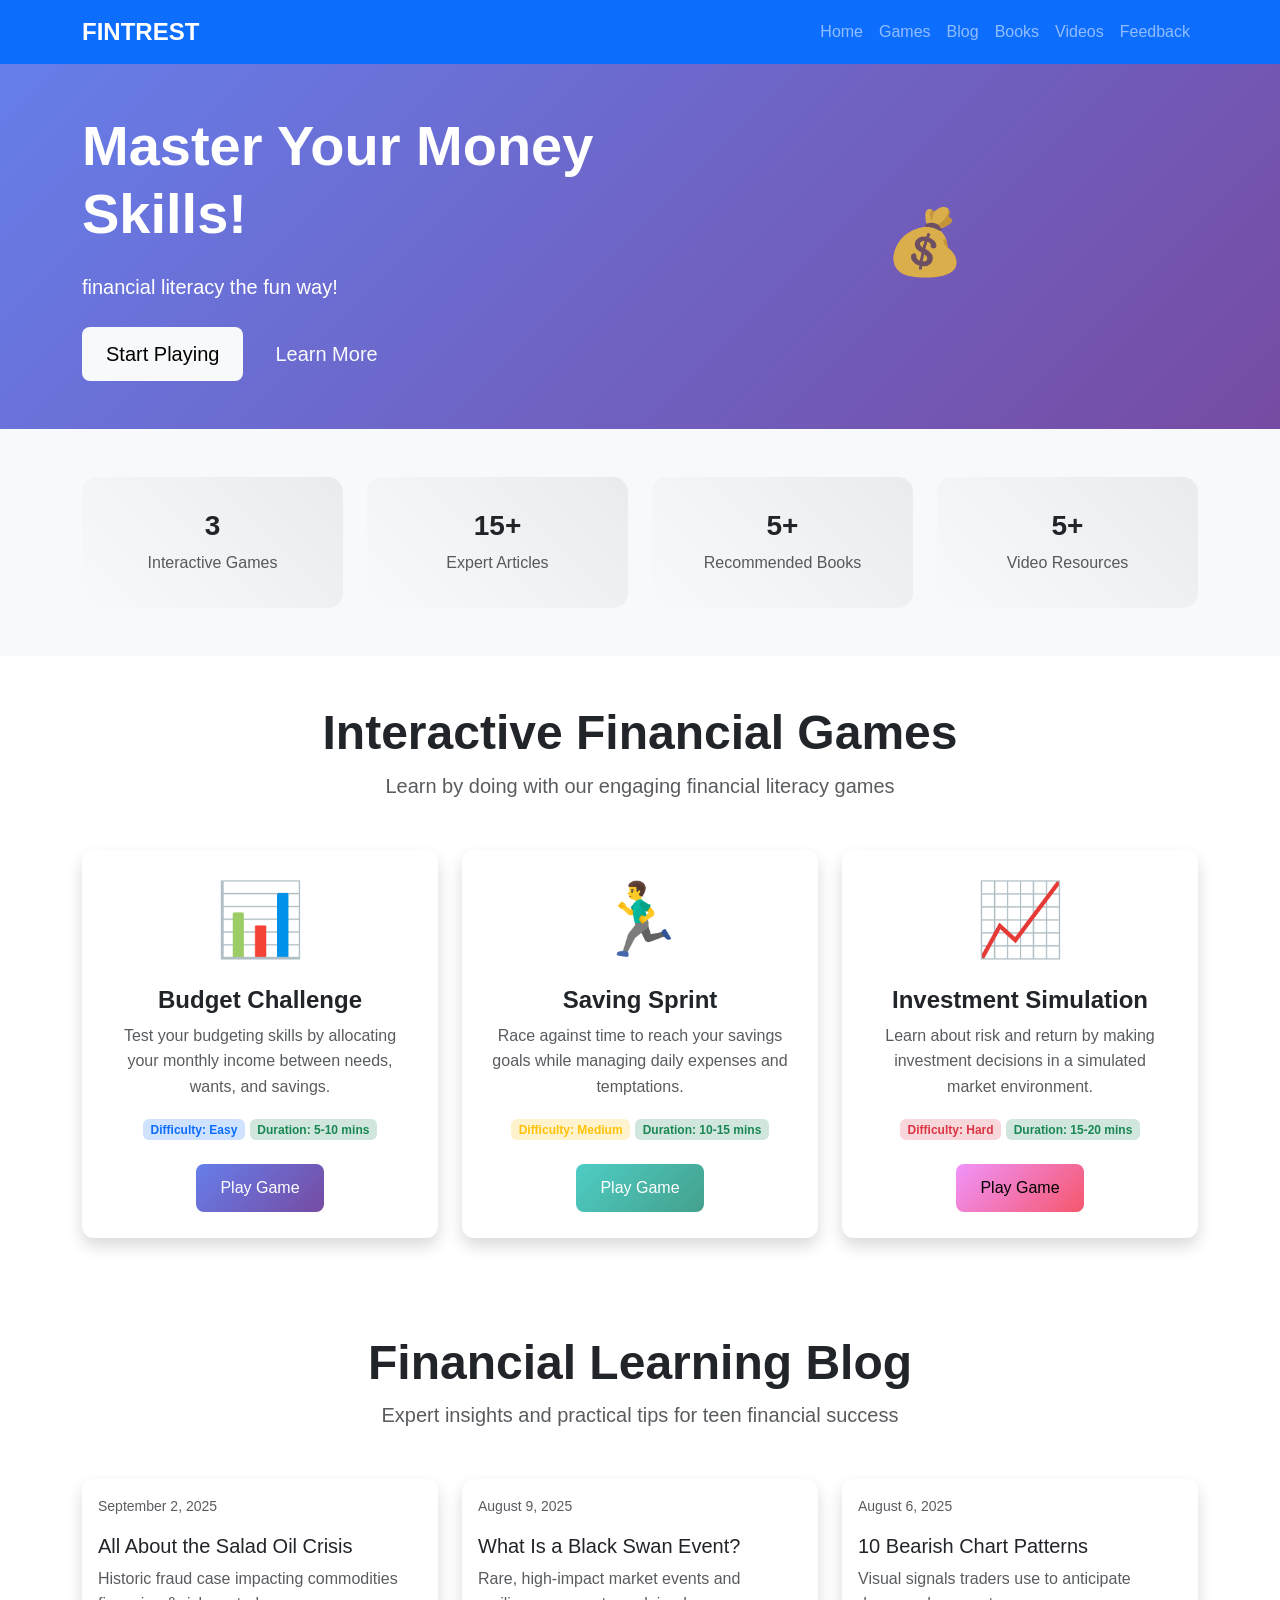
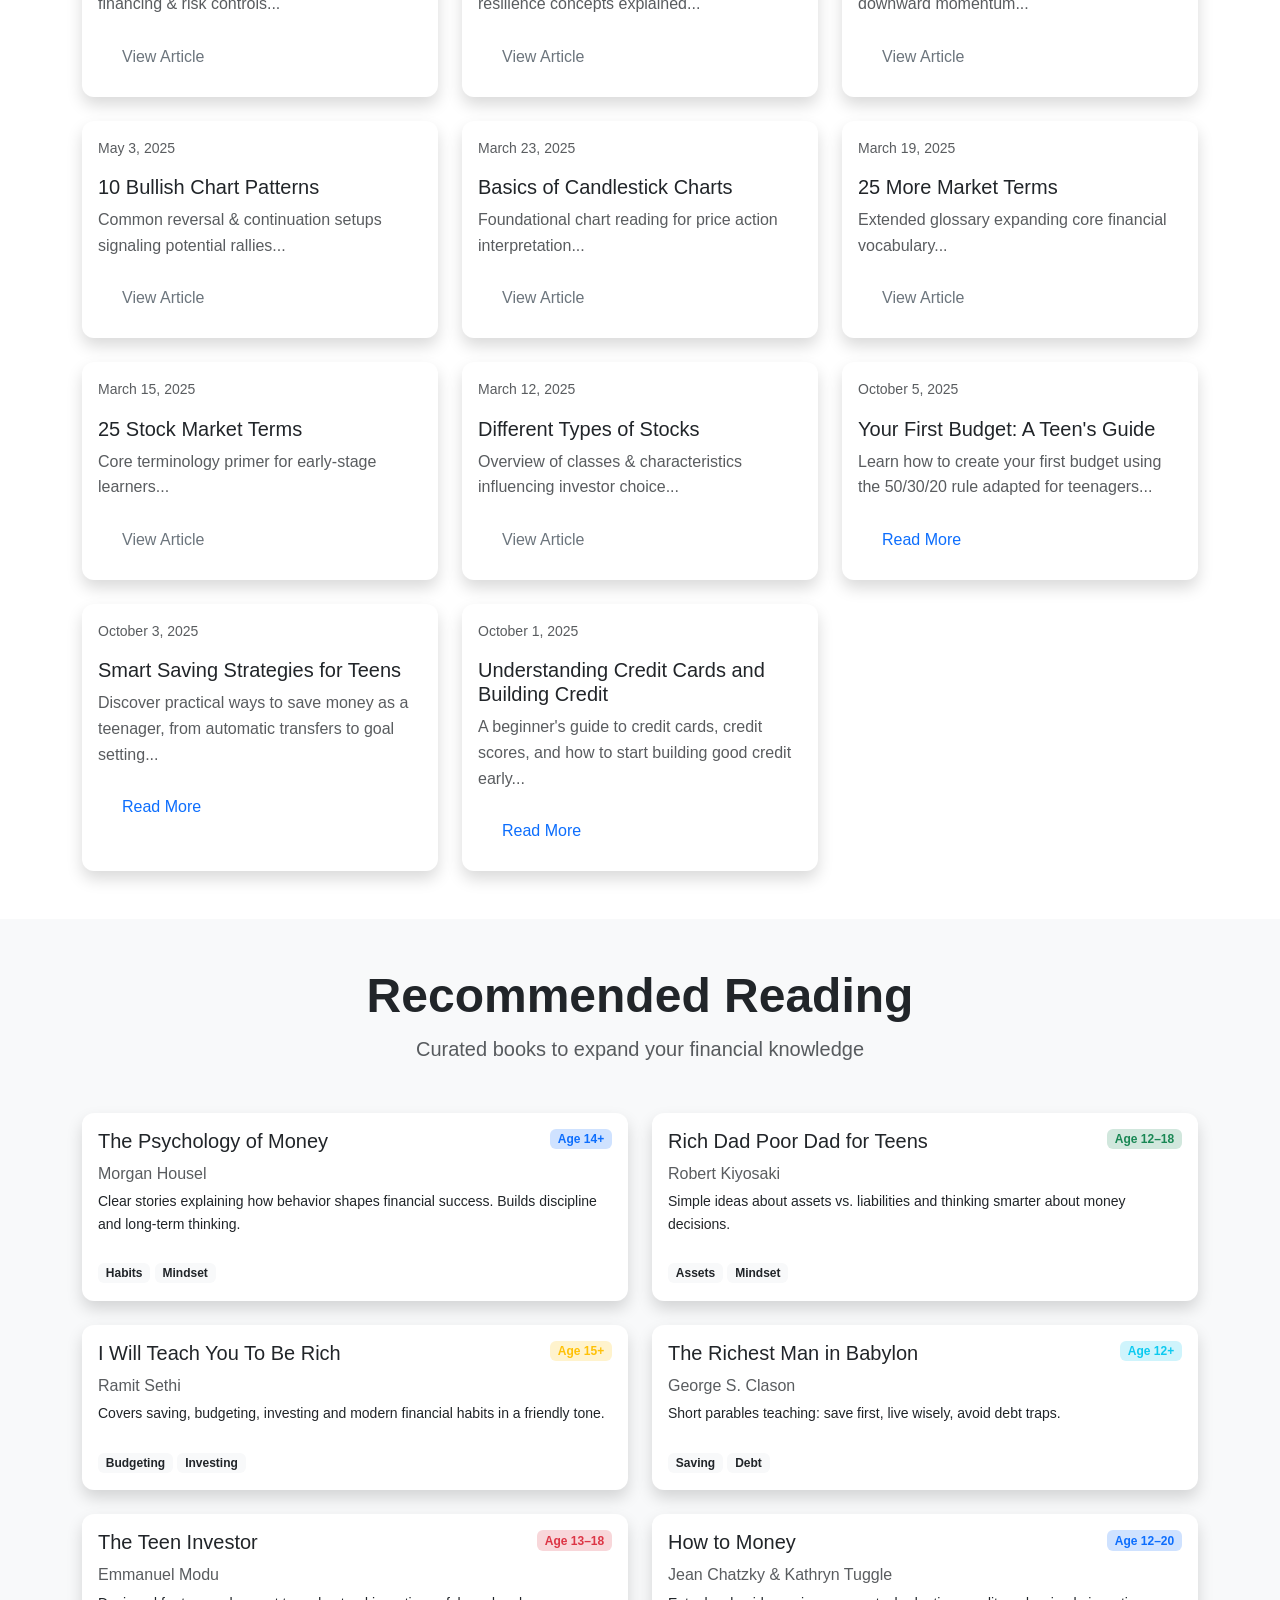
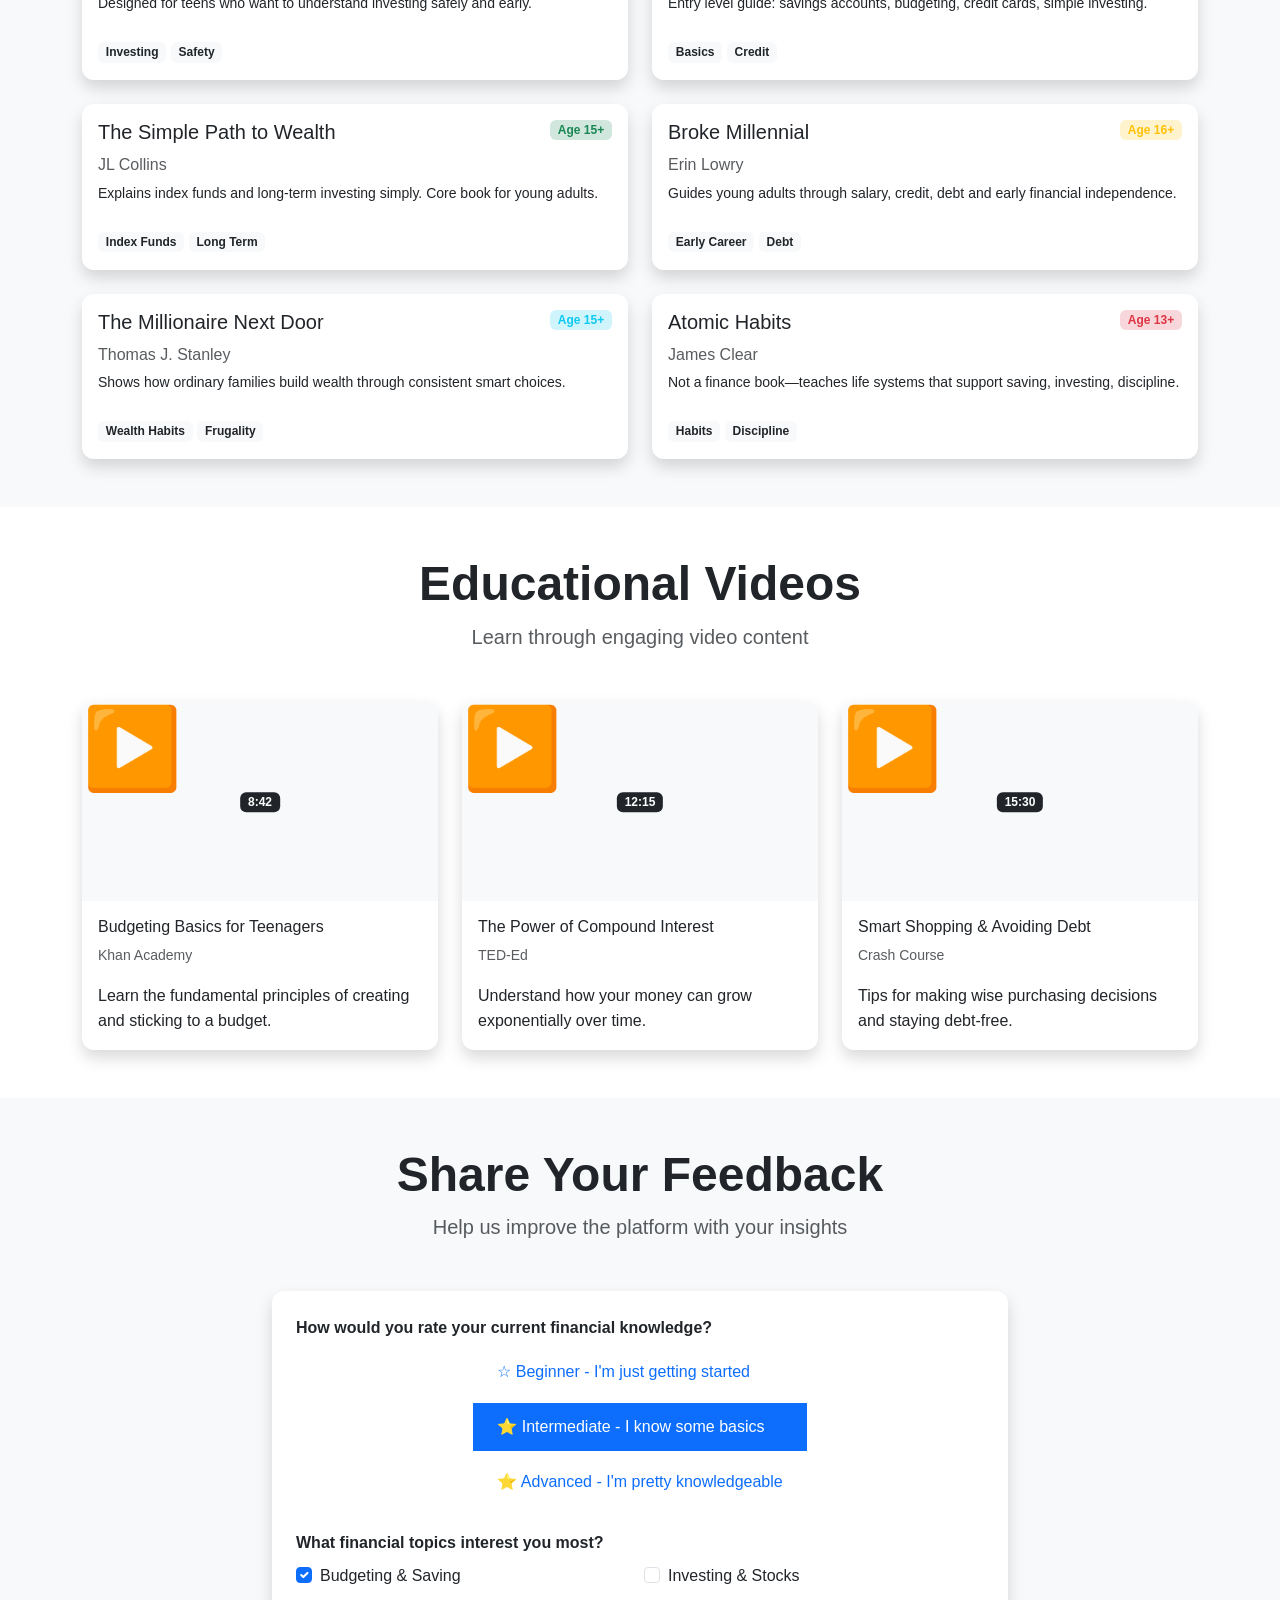
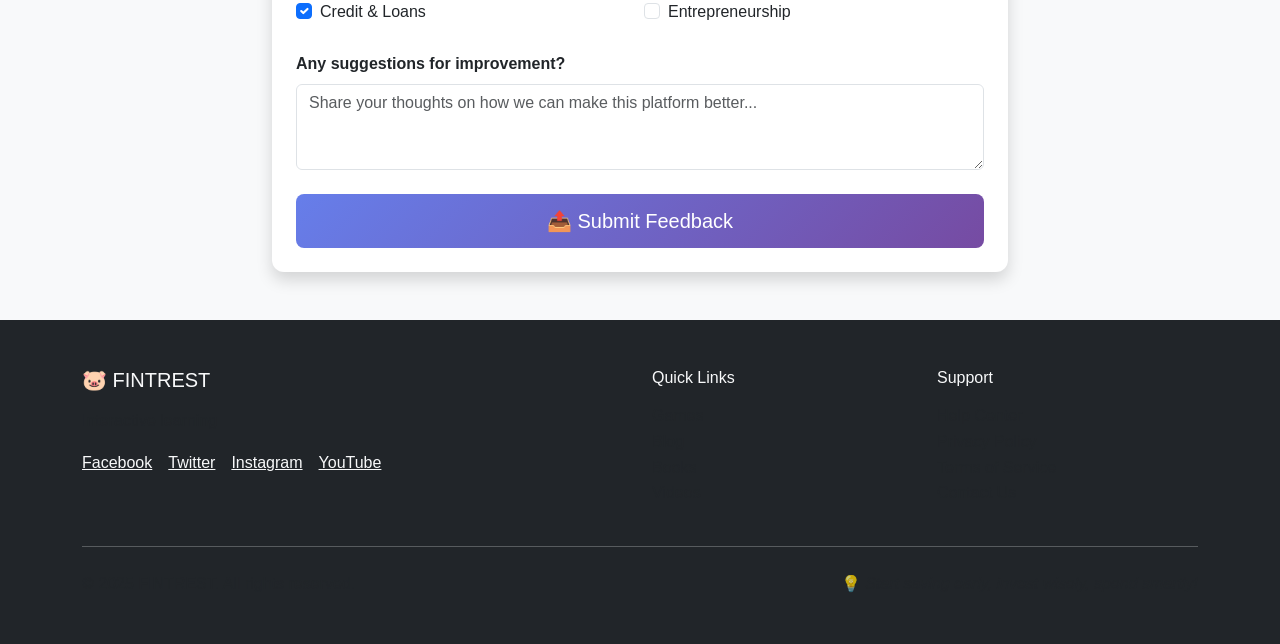
==== commit 64e606f6: "running final version" ====
--- a/prototype.html
+++ b/prototype.html
@@ -7,7 +7,7 @@
     <meta name="apple-mobile-web-app-capable" content="yes">
     <meta name="apple-mobile-web-app-status-bar-style" content="default">
     <meta name="theme-color" content="#0d6efd">
-    <title>Financial Literacy for Teens - Prototype</title>
+    <title>FINTREST - Prototype</title>
     
     <!-- Bootstrap 5 CSS -->
     <link href="https://cdn.jsdelivr.net/npm/bootstrap@5.3.0/dist/css/bootstrap.min.css" rel="stylesheet">
@@ -295,8 +295,8 @@
     <nav class="navbar navbar-expand-lg navbar-dark bg-primary">
         <div class="container">
             <a class="navbar-brand fw-bold" href="#home">
-                <span class="d-none d-sm-inline">Financial Literacy for Teens</span>
-                <span class="d-inline d-sm-none">FinLit</span>
+                <span class="d-none d-sm-inline">FINTREST</span>
+                <span class="d-inline d-sm-none">FINTREST</span>
             </a>
             
             <button class="navbar-toggler" type="button" data-bs-toggle="collapse" data-bs-target="#navbarNav">
@@ -1908,7 +1908,7 @@
                 <div class="col-md-6">
                     <h5 class="mb-3">
                         🐷 
-                        Financial Literacy for Teens
+                        FINTREST
                     </h5>
                     <p class="text-muted mb-3">
                         Interactive learning
@@ -1954,7 +1954,7 @@
             <hr class="my-4">
             <div class="row align-items-center">
                 <div class="col-md-6">
-                    <p class="mb-0 text-muted">&copy; 2025 Financial Literacy for Teens. All rights reserved.</p>
+                    <p class="mb-0 text-muted">&copy; 2025 FINTREST. All rights reserved.</p>
                 </div>
                 <div class="col-md-6 text-md-end">
                     <p class="mb-0 text-muted">
